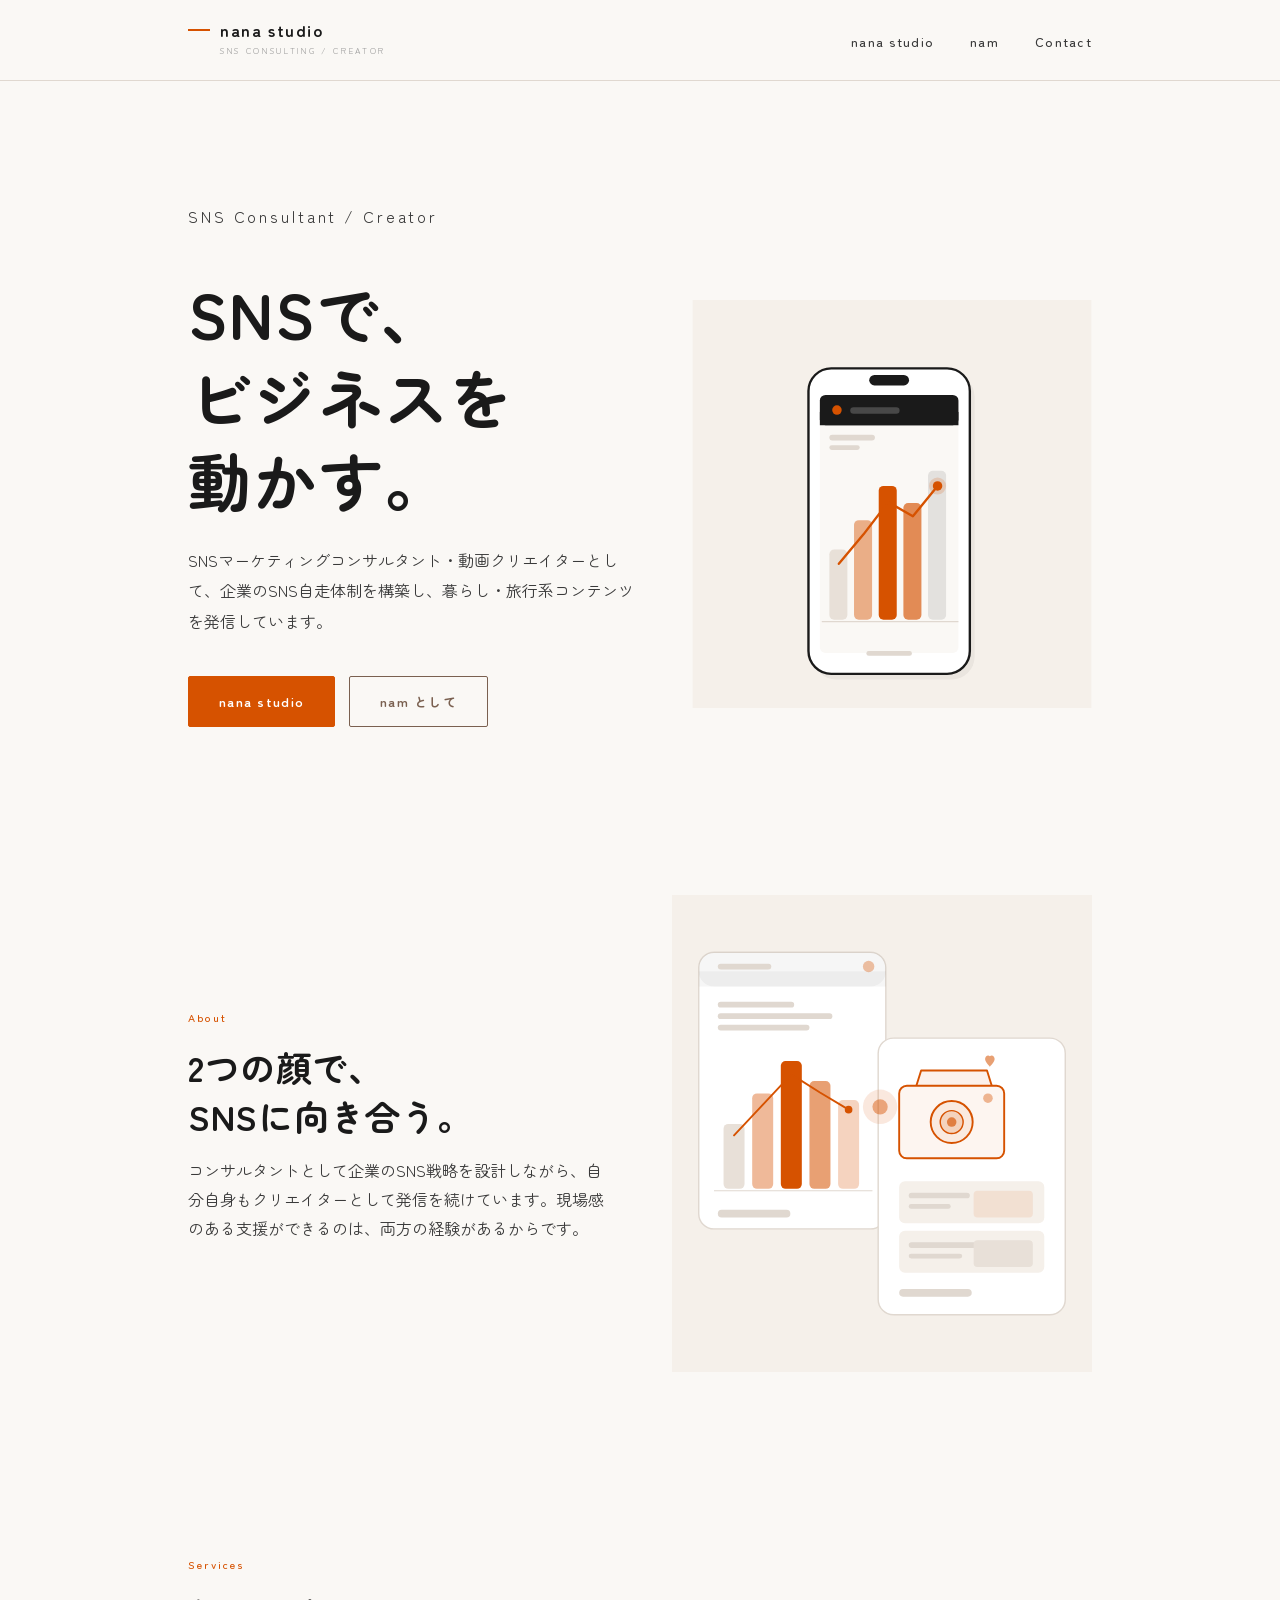
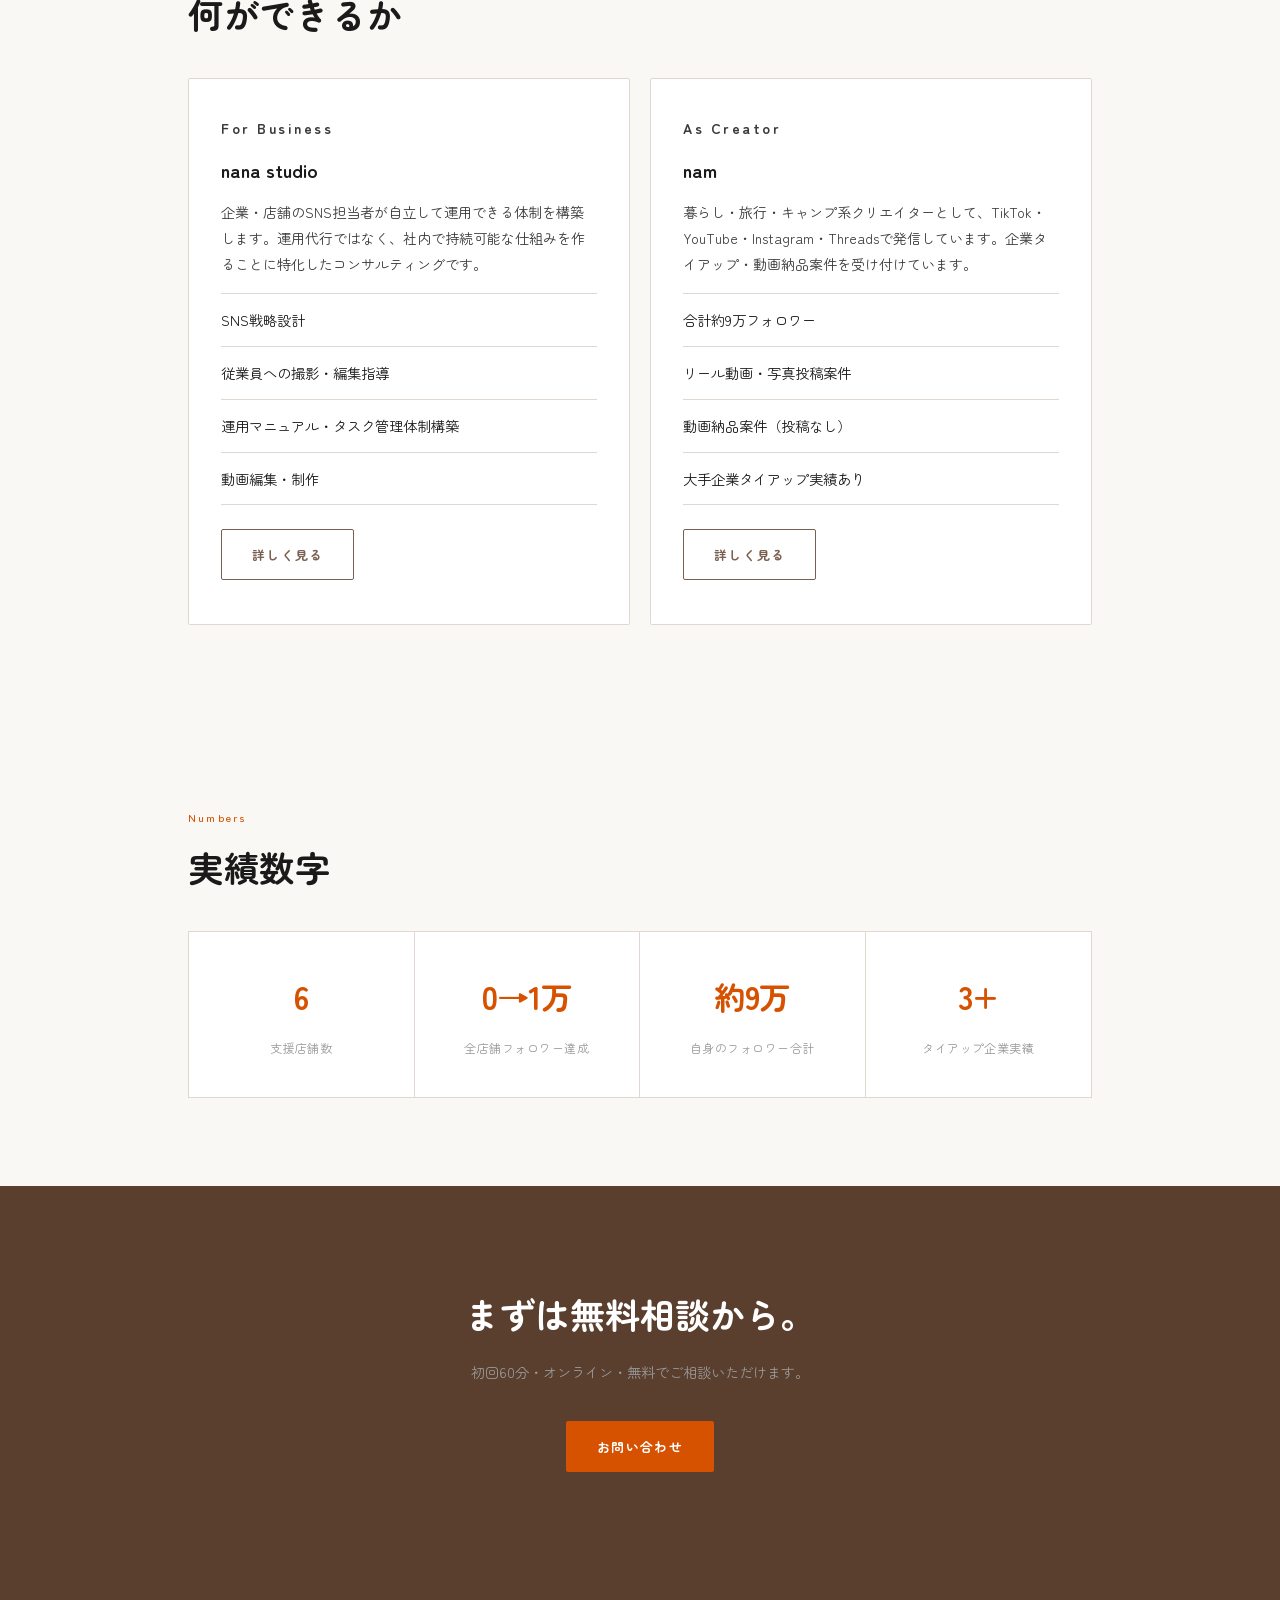
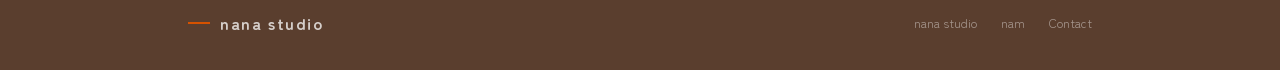
==== index.html @ 7cecb886 "サイト全体・イラスト配置調整" ====
<!DOCTYPE html>
<html lang="ja">
<head>
  <meta charset="UTF-8">
  <meta name="viewport" content="width=device-width, initial-scale=1.0">
  <title>Nanami — nana studio / nam</title>
  <link rel="preconnect" href="https://fonts.googleapis.com">
  <link href="https://fonts.googleapis.com/css2?family=Zen+Maru+Gothic:wght@300;400;500;700;900&display=swap" rel="stylesheet">
  <link rel="stylesheet" href="css/style.css">
</head>
<body>

  <!-- NAV -->
  <nav>
    <div class="container">
      <a href="index.html" class="logo-d">
        <div class="d-row"><span class="d-line"></span><span class="d-nana">nana studio</span></div>
        <div class="d-sub">SNS CONSULTING / CREATOR</div>
      </a>
      <ul class="nav-links">
        <li><a href="studio.html">nana studio</a></li>
        <li><a href="nam.html">nam</a></li>
        <li><a href="contact.html">Contact</a></li>
      </ul>
    </div>
  </nav>

  <!-- HERO -->
  <section class="hero" style="padding-bottom: 0;">
    <div class="container">
      <div class="hero-grid" style="display: grid; grid-template-columns: 1fr 400px; gap: 48px; align-items: center;">
        <div style="padding-bottom: 80px;">
          <p class="hero-label">SNS Consultant / Creator</p>
          <h1>SNSで、<br>ビジネスを<br>動かす。</h1>
          <p>SNSマーケティングコンサルタント・動画クリエイターとして、企業のSNS自走体制を構築し、暮らし・旅行系コンテンツを発信しています。</p>
          <div class="btn-group">
            <a href="studio.html" class="btn btn-fill">nana studio</a>
            <a href="nam.html" class="btn">nam として</a>
          </div>
        </div>
        <div style="overflow: hidden; min-width: 0; height: 480px;">
          <img src="image/illust/illust-sns.svg" alt="SNS Strategy Illustration" style="width: 100%; height: 100%; object-fit: contain; display: block;">
        </div>
      </div>
    </div>
  </section>

  <!-- ABOUT -->
  <section>
    <div class="container">
      <div class="hero-grid" style="display: grid; grid-template-columns: 1fr 1fr; gap: 64px; align-items: center;">
        <div>
          <p class="section-label">About</p>
          <h2 class="section-title">2つの顔で、<br>SNSに向き合う。</h2>
          <p style="color: var(--dark); margin-bottom: 24px;">コンサルタントとして企業のSNS戦略を設計しながら、自分自身もクリエイターとして発信を続けています。現場感のある支援ができるのは、両方の経験があるからです。</p>
        </div>
        <div style="overflow: hidden;">
          <img src="image/illust/illust-about.svg" alt="About Illustration" style="width: 100%; display: block;">
        </div>
      </div>
    </div>
  </section>

  <!-- TWO SERVICES -->
  <section>
    <div class="container">
      <p class="section-label">Services</p>
      <h2 class="section-title">何ができるか</h2>
      <div class="cards cards-2" style="margin-top: 40px;">

        <div class="card">
          <p class="card-label">For Business</p>
          <h3>nana studio</h3>
          <p>企業・店舗のSNS担当者が自立して運用できる体制を構築します。運用代行ではなく、社内で持続可能な仕組みを作ることに特化したコンサルティングです。</p>
          <ul class="list-plain" style="margin-bottom: 24px;">
            <li>SNS戦略設計</li>
            <li>従業員への撮影・編集指導</li>
            <li>運用マニュアル・タスク管理体制構築</li>
            <li>動画編集・制作</li>
          </ul>
          <a href="studio.html" class="btn">詳しく見る</a>
        </div>

        <div class="card">
          <p class="card-label">As Creator</p>
          <h3>nam</h3>
          <p>暮らし・旅行・キャンプ系クリエイターとして、TikTok・YouTube・Instagram・Threadsで発信しています。企業タイアップ・動画納品案件を受け付けています。</p>
          <ul class="list-plain" style="margin-bottom: 24px;">
            <li>合計約9万フォロワー</li>
            <li>リール動画・写真投稿案件</li>
            <li>動画納品案件（投稿なし）</li>
            <li>大手企業タイアップ実績あり</li>
          </ul>
          <a href="nam.html" class="btn">詳しく見る</a>
        </div>

      </div>
    </div>
  </section>

  <!-- NUMBERS -->
  <section>
    <div class="container">
      <p class="section-label">Numbers</p>
      <h2 class="section-title" style="margin-bottom: 40px;">実績数字</h2>
      <div class="stats">
        <div class="stat-item">
          <span class="stat-number">6</span>
          <span class="stat-label">支援店舗数</span>
        </div>
        <div class="stat-item">
          <span class="stat-number">0→1万</span>
          <span class="stat-label">全店舗フォロワー達成</span>
        </div>
        <div class="stat-item">
          <span class="stat-number">約9万</span>
          <span class="stat-label">自身のフォロワー合計</span>
        </div>
        <div class="stat-item">
          <span class="stat-number">3+</span>
          <span class="stat-label">タイアップ企業実績</span>
        </div>
      </div>
    </div>
  </section>

  <!-- CTA -->
  <section class="cta-band">
    <div class="container">
      <h2>まずは無料相談から。</h2>
      <p>初回60分・オンライン・無料でご相談いただけます。</p>
      <a href="contact.html" class="btn">お問い合わせ</a>
    </div>
  </section>

  <!-- FOOTER -->
  <footer>
    <div class="container">
      <a href="index.html" class="logo-d">
        <div class="d-row"><span class="d-line"></span><span class="d-nana">nana studio</span></div>
      </a>
      <ul class="footer-links">
        <li><a href="studio.html">nana studio</a></li>
        <li><a href="nam.html">nam</a></li>
        <li><a href="contact.html">Contact</a></li>
      </ul>
    </div>
  </footer>

  <script src="js/main.js"></script>
</body>
</html>
---- css/style.css ----
/* ===========================
   IMPORT FONTS
   =========================== */

@import url('https://fonts.googleapis.com/css2?family=Zen+Maru+Gothic:wght@300;400;500;700;900&display=swap');

/* ===========================
   DESIGN TOKENS
   =========================== */

:root {
  --orange:      #d65200;
  --orange-light:#f4e8e0;
  --black:       #1a1a1a;
  --dark:        #3a3a3a;
  --mid:         #999;
  --border-c:    #e0d8d0;
  --bg:          #faf8f5;
  --bg-warm:     #f5f0ea;
  --white:       #ffffff;

  /* ウォームブラウン（フッター・ボタン用） */
  --brown:       #7a6050;
  --brown-dark:  #5a3e2e;

  --font:        'Zen Maru Gothic', 'Hiragino Sans', sans-serif;
  --max-width:   960px;
  --border:      1px solid var(--border-c);
  --radius:      2px;
}

/* ===========================
   RESET & BASE
   =========================== */

*, *::before, *::after {
  box-sizing: border-box;
  margin: 0;
  padding: 0;
}

html {
  font-size: 16px;
  scroll-behavior: smooth;
}

body {
  font-family: var(--font);
  color: var(--black);
  background: var(--bg);
  line-height: 1.8;
  -webkit-font-smoothing: antialiased;
}

a {
  color: inherit;
  text-decoration: none;
}

a:hover { opacity: 0.7; }

img { max-width: 100%; display: block; }

/* ===========================
   LAYOUT
   =========================== */

.container {
  max-width: var(--max-width);
  margin: 0 auto;
  padding: 0 28px;
}

section {
  padding: 88px 0;
}

/* ===========================
   NAV
   =========================== */

nav {
  padding: 22px 0;
  background: var(--bg);
  border-bottom: var(--border);
  position: sticky;
  top: 0;
  z-index: 100;
}

nav .container {
  display: flex;
  justify-content: space-between;
  align-items: center;
}

.nav-logo {
  font-size: 1.05rem;
  font-weight: 700;
  letter-spacing: 0.08em;
  color: var(--black);
}

.nav-logo span {
  color: var(--orange);
}

.nav-links {
  display: flex;
  gap: 36px;
  list-style: none;
}

.nav-links a {
  font-size: 0.8rem;
  font-weight: 500;
  letter-spacing: 0.1em;
  color: var(--dark);
}

/* ===========================
   HERO
   =========================== */

.hero {
  padding: 120px 0 100px;
  background: var(--bg);
}

.hero-label {
  display: inline-block;
  font-size: 0.72rem;
  font-weight: 500;
  letter-spacing: 0.18em;
  color: var(--orange);
  margin-bottom: 20px;
}

.hero h1 {
  font-size: clamp(2.4rem, 5.5vw, 4rem);
  font-weight: 700;
  line-height: 1.3;
  letter-spacing: 0.02em;
  margin-bottom: 24px;
  color: var(--black);
  word-break: keep-all;
  overflow-wrap: normal;
}

.hero h1 em {
  font-style: normal;
  color: var(--orange);
}

.hero p {
  font-size: 1rem;
  color: var(--dark);
  max-width: 480px;
  margin-bottom: 40px;
  font-weight: 400;
  line-height: 1.9;
}

/* ===========================
   SECTION HEADER
   =========================== */

.section-label {
  display: inline-block;
  font-size: 0.68rem;
  font-weight: 500;
  letter-spacing: 0.2em;
  color: var(--orange);
  margin-bottom: 14px;
}

.section-title {
  font-size: clamp(1.5rem, 2.8vw, 2.2rem);
  font-weight: 700;
  letter-spacing: 0.02em;
  margin-bottom: 16px;
  line-height: 1.4;
  color: var(--black);
}

.section-desc {
  color: var(--dark);
  max-width: 520px;
  margin-bottom: 52px;
  font-size: 0.95rem;
  line-height: 1.9;
}

/* ===========================
   DIVIDER
   =========================== */

hr {
  border: none;
  border-top: var(--border);
  margin: 0;
}

/* ===========================
   BUTTONS
   =========================== */

.btn {
  display: inline-block;
  padding: 13px 30px;
  font-family: var(--font);
  font-size: 0.8rem;
  font-weight: 700;
  letter-spacing: 0.1em;
  cursor: pointer;
  transition: all 0.22s ease;
  border-radius: var(--radius);
  border: 1.5px solid var(--brown);
  background: transparent;
  color: var(--brown);
}

.btn:hover {
  background: var(--brown);
  color: var(--white);
  opacity: 1;
}

.btn-fill {
  background: var(--orange);
  border-color: var(--orange);
  color: var(--white);
}

.btn-fill:hover {
  background: #b84700;
  border-color: #b84700;
  color: var(--white);
}

.btn-group {
  display: flex;
  gap: 14px;
  flex-wrap: wrap;
}

/* ===========================
   PLACEHOLDER IMAGE
   =========================== */

.placeholder {
  background: var(--bg-warm);
  border: var(--border);
  display: flex;
  align-items: center;
  justify-content: center;
  color: var(--mid);
  font-size: 0.75rem;
  letter-spacing: 0.08em;
  font-weight: 500;
}

/* ===========================
   CARDS
   =========================== */

.cards {
  display: grid;
  gap: 20px;
}

.cards-2 { grid-template-columns: repeat(2, 1fr); }
.cards-3 { grid-template-columns: repeat(3, 1fr); }

.card {
  background: var(--white);
  border: var(--border);
  padding: 36px 32px;
  border-radius: var(--radius);
}

.card-label {
  font-size: 0.68rem;
  font-weight: 700;
  letter-spacing: 0.18em;
  color: var(--orange);
  margin-bottom: 10px;
}

.card h3 {
  font-size: 1.15rem;
  font-weight: 700;
  margin-bottom: 14px;
  line-height: 1.5;
}

.card p {
  font-size: 0.88rem;
  color: var(--dark);
  margin-bottom: 16px;
  line-height: 1.85;
}

.card .price {
  font-size: 0.92rem;
  font-weight: 700;
  border-top: var(--border);
  padding-top: 18px;
  margin-top: 18px;
  color: var(--orange);
}

/* ===========================
   LIST
   =========================== */

.list-plain {
  list-style: none;
}

.list-plain li {
  padding: 13px 0;
  border-bottom: var(--border);
  font-size: 0.9rem;
  font-weight: 400;
}

.list-plain li:first-child {
  border-top: var(--border);
}

.list-check li::before {
  content: "✓  ";
  color: var(--orange);
  font-weight: 700;
}

/* ===========================
   STATS / NUMBERS
   =========================== */

.stats {
  display: grid;
  grid-template-columns: repeat(4, 1fr);
  background: var(--white);
  border: var(--border);
}

.stat-item {
  padding: 36px 20px;
  border-right: var(--border);
  text-align: center;
}

.stat-item:last-child {
  border-right: none;
}

.stat-number {
  font-size: 2rem;
  font-weight: 700;
  color: var(--orange);
  display: block;
  margin-bottom: 6px;
  letter-spacing: -0.02em;
}

.stat-label {
  font-size: 0.75rem;
  color: var(--mid);
  font-weight: 400;
  letter-spacing: 0.04em;
}

/* ===========================
   FAQ
   =========================== */

.faq-item {
  border-bottom: var(--border);
  padding: 26px 0;
}

.faq-item:first-child {
  border-top: var(--border);
}

.faq-q {
  font-weight: 700;
  margin-bottom: 10px;
  font-size: 0.95rem;
  line-height: 1.6;
}

.faq-q::before {
  content: "Q. ";
  color: var(--orange);
}

.faq-a {
  font-size: 0.88rem;
  color: var(--dark);
  line-height: 1.85;
  padding-left: 1.2em;
}

/* ===========================
   TABLE
   =========================== */

table {
  width: 100%;
  border-collapse: collapse;
  font-size: 0.88rem;
  background: var(--white);
}

th {
  text-align: left;
  padding: 14px 18px;
  border-bottom: 2px solid var(--border-c);
  font-size: 0.72rem;
  letter-spacing: 0.12em;
  font-weight: 700;
  color: var(--mid);
}

td {
  padding: 16px 18px;
  border-bottom: var(--border);
  vertical-align: top;
  line-height: 1.7;
}

/* ===========================
   FORM
   =========================== */

.form-group { margin-bottom: 24px; }

label {
  display: block;
  font-size: 0.75rem;
  font-weight: 700;
  letter-spacing: 0.1em;
  margin-bottom: 8px;
  color: var(--dark);
}

input, textarea, select {
  width: 100%;
  padding: 12px 16px;
  border: var(--border);
  border-radius: var(--radius);
  font-family: var(--font);
  font-size: 0.92rem;
  background: var(--white);
  color: var(--black);
  outline: none;
  transition: border-color 0.2s;
}

input:focus, textarea:focus, select:focus {
  border-color: var(--orange);
}

textarea {
  height: 160px;
  resize: vertical;
}

/* ===========================
   ORANGE ACCENT BAND (light)
   =========================== */

.accent-band {
  background: var(--orange-light);
  padding: 72px 0;
}

/* ===========================
   CTA BAND
   =========================== */

.cta-band {
  background: var(--brown-dark);
  color: var(--white);
  padding: 96px 0;
  text-align: center;
}

.cta-band h2 {
  font-size: clamp(1.5rem, 2.8vw, 2.2rem);
  font-weight: 700;
  margin-bottom: 14px;
}

.cta-band p {
  color: var(--mid);
  margin-bottom: 36px;
  font-size: 0.9rem;
}

.cta-band .btn {
  border-color: var(--orange);
  color: var(--white);
  background: var(--orange);
}

.cta-band .btn:hover {
  background: #b84700;
  border-color: #b84700;
}

/* ===========================
   LOGO D
   =========================== */

.logo-d {
  font-family: var(--font);
  text-decoration: none;
  display: inline-block;
}

.logo-d .d-row {
  display: flex;
  align-items: center;
  gap: 10px;
}

.logo-d .d-line {
  width: 22px;
  height: 2px;
  background: var(--orange);
  flex-shrink: 0;
}

.logo-d .d-nana {
  font-size: 1rem;
  font-weight: 700;
  letter-spacing: 0.1em;
  color: var(--black);
  line-height: 1;
}

.logo-d .d-sub {
  font-size: 0.52rem;
  letter-spacing: 0.32em;
  color: var(--mid);
  font-weight: 400;
  margin-top: 5px;
  padding-left: 32px;
}

/* dark bg variant */
.logo-d.dark .d-nana { color: var(--white); }
.logo-d.dark .d-sub  { color: rgba(255,255,255,0.35); }

/* ===========================
   FOOTER
   =========================== */

footer {
  border-top: none;
  padding: 36px 0;
  background: var(--brown-dark);
}

footer .container {
  color: rgba(255,255,255,0.45);
}

.footer-links a {
  color: rgba(255,255,255,0.45) !important;
}

.footer-links a:hover {
  color: rgba(255,255,255,0.8) !important;
  opacity: 1;
}

footer .logo-d .d-line  { background: var(--orange); }
footer .logo-d .d-nana  { color: rgba(255,255,255,0.75); }
footer .logo-d .d-sub   { color: rgba(255,255,255,0.3); }

footer .container {
  display: flex;
  justify-content: space-between;
  align-items: center;
  font-size: 0.78rem;
  color: var(--mid);
}

.footer-links {
  display: flex;
  gap: 24px;
  list-style: none;
}

.footer-links a {
  color: var(--mid);
  font-size: 0.78rem;
  font-weight: 400;
}

/* ===========================
   UTILITY
   =========================== */

.mt-8  { margin-top: 8px; }
.mt-16 { margin-top: 16px; }
.mt-24 { margin-top: 24px; }
.mt-40 { margin-top: 40px; }
.mb-8  { margin-bottom: 8px; }
.mb-16 { margin-bottom: 16px; }
.mb-24 { margin-bottom: 24px; }
.mb-40 { margin-bottom: 40px; }

.text-mid  { color: var(--mid); }
.text-sm   { font-size: 0.85rem; }
.text-orange { color: var(--orange); }
.bg-white  { background: var(--white); }

/* ===========================
   ANIMATIONS
   =========================== */

/* ---- Button: 押し込み ---- */
.btn {
  position: relative;
  overflow: hidden;
}

.btn:active {
  transform: scale(0.96) translateY(1px);
}

/* リップル */
.btn .ripple {
  position: absolute;
  border-radius: 50%;
  background: rgba(255,255,255,0.35);
  transform: scale(0);
  animation: ripple-anim 0.45s linear;
  pointer-events: none;
}

@keyframes ripple-anim {
  to {
    transform: scale(4);
    opacity: 0;
  }
}

/* ---- Card: ホバーで浮き上がり ---- */
.card {
  transition: transform 0.22s ease, box-shadow 0.22s ease;
  will-change: transform;
}

.card:hover {
  transform: translateY(-4px);
  box-shadow: 0 8px 24px rgba(0,0,0,0.07);
}

/* ---- リスト行: ホバーでオレンジ ---- */
.list-plain li {
  transition: color 0.18s ease, padding-left 0.18s ease;
  cursor: default;
}

.list-plain li:hover {
  color: var(--orange);
  padding-left: 6px;
}

/* ---- Stat: ホバーで数字強調 ---- */
.stat-item {
  transition: background 0.2s ease;
}

.stat-item:hover {
  background: var(--bg-warm);
}

.stat-item:hover .stat-number {
  transform: scale(1.05);
}

.stat-number {
  transition: transform 0.2s ease;
  display: block;
}

/* ---- FAQ: ホバー ---- */
.faq-item {
  transition: padding-left 0.2s ease;
  cursor: default;
}

.faq-item:hover {
  padding-left: 8px;
}

/* ---- Nav link: 下線アニメ ---- */
.nav-links a {
  position: relative;
}

.nav-links a::after {
  content: '';
  position: absolute;
  bottom: -2px;
  left: 0;
  width: 0;
  height: 1px;
  background: var(--orange);
  transition: width 0.22s ease;
}

.nav-links a:hover::after {
  width: 100%;
}

.nav-links a:hover {
  opacity: 1;
  color: var(--orange);
}

/* ---- Scroll fade-in ---- */
.fade-in {
  opacity: 0;
  transform: translateY(20px);
  transition: opacity 0.55s ease, transform 0.55s ease;
}

.fade-in.visible {
  opacity: 1;
  transform: translateY(0);
}

/* ===========================
   RESPONSIVE
   =========================== */

/* hero-grid のカラムがはみ出さないよう制御 */
.hero-grid > div {
  min-width: 0;
}

/* タブレット（〜900px）: hero グリッドをシングルカラムに */
@media (max-width: 900px) {
  .hero-grid {
    grid-template-columns: 1fr !important;
  }
  .hero-grid > div:last-child {
    display: none; /* 画像/イラストは非表示 */
  }
  .hero-grid > div:first-child {
    padding-bottom: 0 !important;
  }
}

@media (max-width: 768px) {
  section         { padding: 60px 0; }
  .hero           { padding: 72px 0 60px; }

  .cards-2,
  .cards-3        { grid-template-columns: 1fr; }

  .stats          { grid-template-columns: repeat(2, 1fr); }
  .stat-item:nth-child(2) { border-right: none; }
  .stat-item:nth-child(3) { border-right: var(--border); }
  .stat-item:nth-child(2),
  .stat-item:nth-child(3) { border-top: var(--border); }

  .nav-links      { display: none; }

  footer .container { flex-direction: column; gap: 16px; text-align: center; }

  /* Flowの5カラムをモバイルで縦積みに */
  .flow-grid {
    grid-template-columns: 1fr !important;
  }
  .flow-grid > div {
    border-right: none !important;
    border-bottom: var(--border);
  }
}
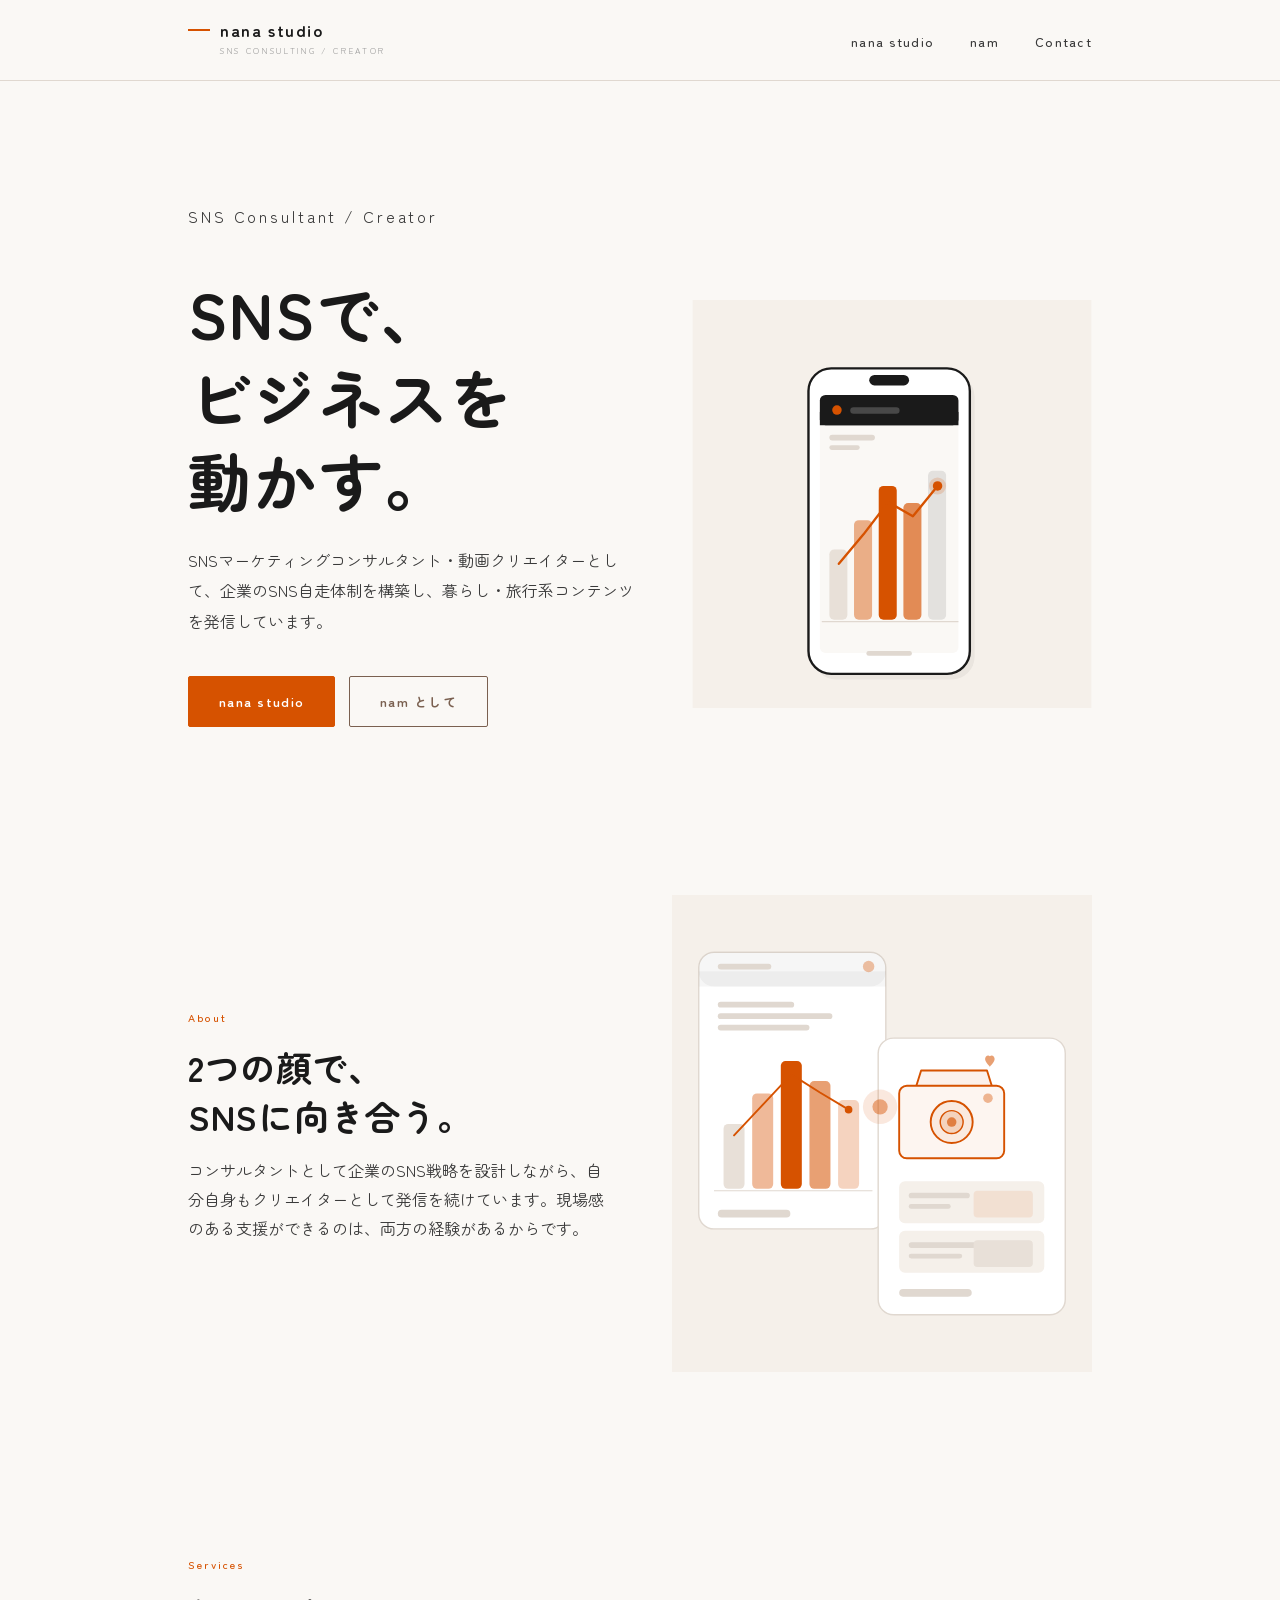
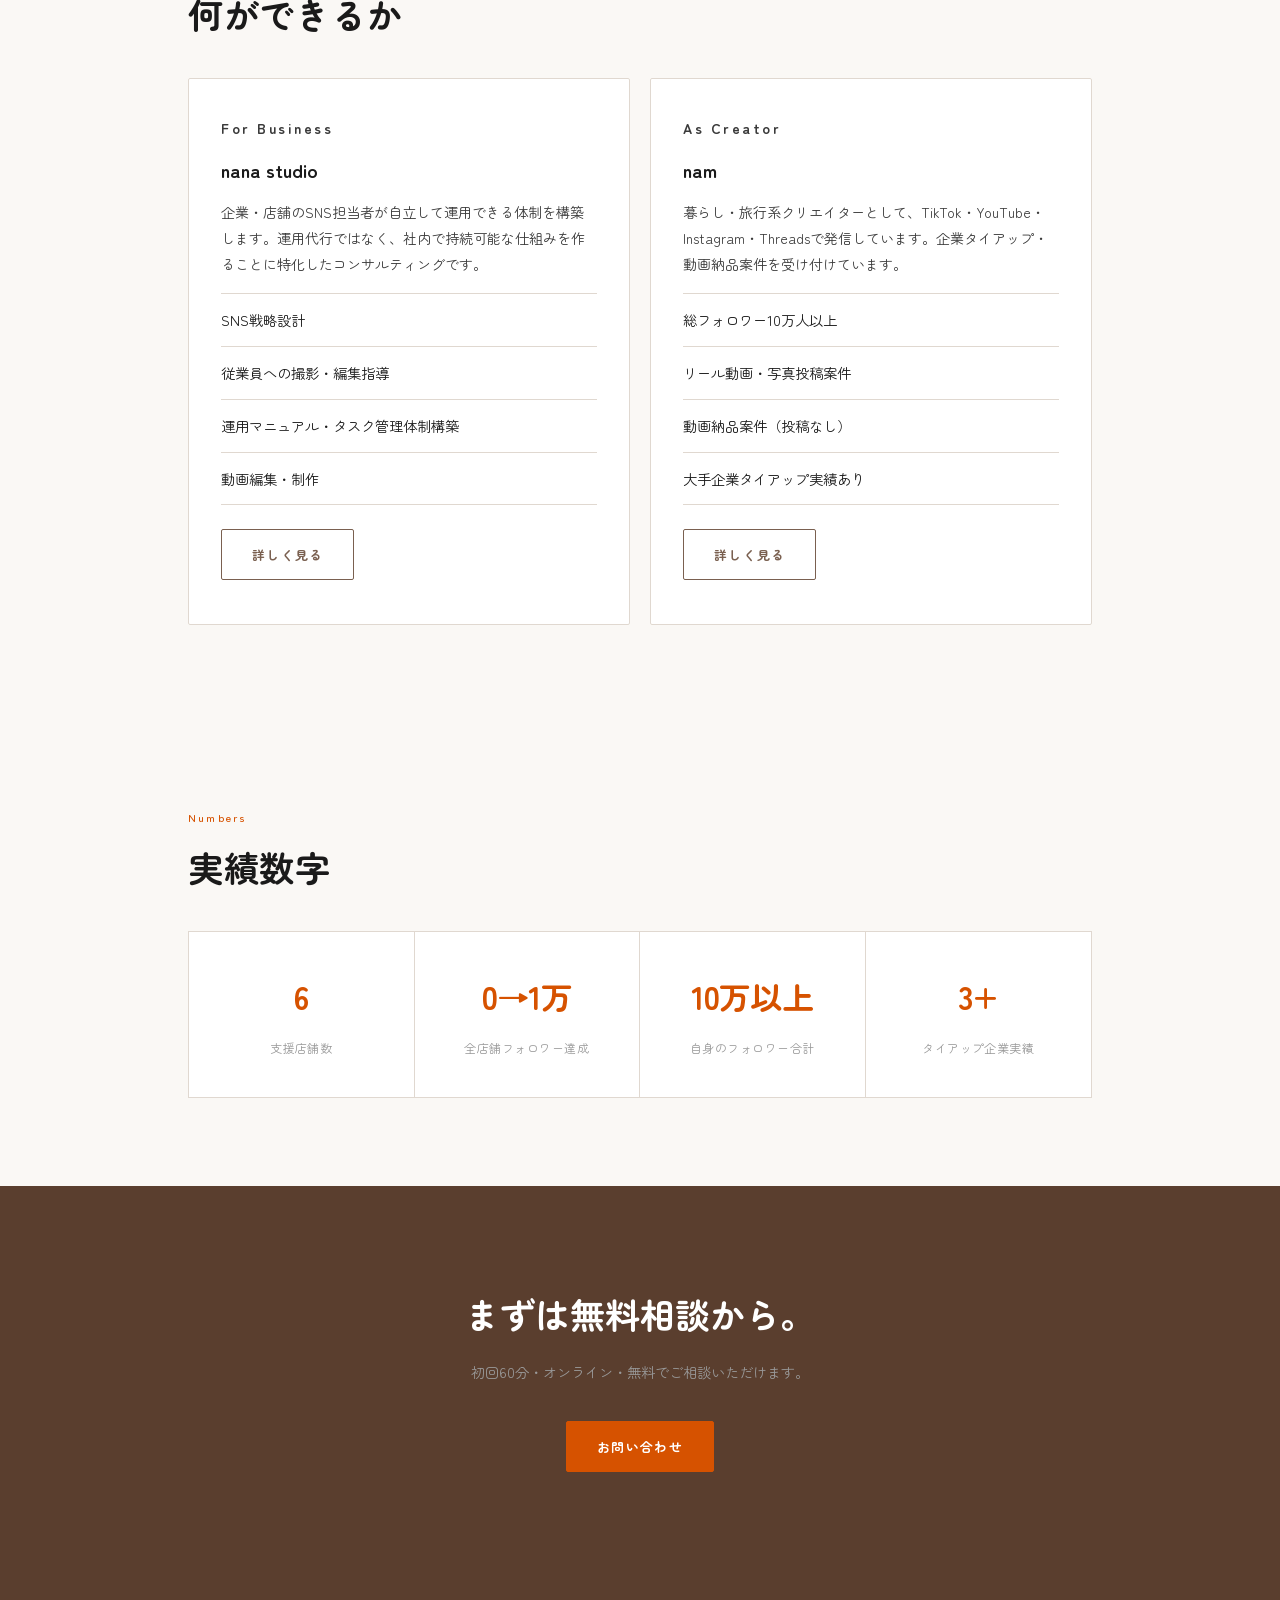
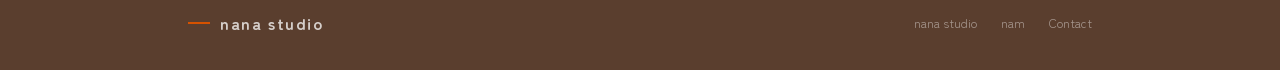
==== commit ede3e0b8: "動画ポートフォリオ追加・各種テキスト修正" ====
--- a/index.html
+++ b/index.html
@@ -84,9 +84,9 @@
         <div class="card">
           <p class="card-label">As Creator</p>
           <h3>nam</h3>
-          <p>暮らし・旅行・キャンプ系クリエイターとして、TikTok・YouTube・Instagram・Threadsで発信しています。企業タイアップ・動画納品案件を受け付けています。</p>
+          <p>暮らし・旅行系クリエイターとして、TikTok・YouTube・Instagram・Threadsで発信しています。企業タイアップ・動画納品案件を受け付けています。</p>
           <ul class="list-plain" style="margin-bottom: 24px;">
-            <li>合計約9万フォロワー</li>
+            <li>総フォロワー10万人以上</li>
             <li>リール動画・写真投稿案件</li>
             <li>動画納品案件（投稿なし）</li>
             <li>大手企業タイアップ実績あり</li>
@@ -113,7 +113,7 @@
           <span class="stat-label">全店舗フォロワー達成</span>
         </div>
         <div class="stat-item">
-          <span class="stat-number">約9万</span>
+          <span class="stat-number">10万以上</span>
           <span class="stat-label">自身のフォロワー合計</span>
         </div>
         <div class="stat-item">
--- a/css/style.css
+++ b/css/style.css
@@ -727,6 +727,92 @@
   color: var(--orange);
 }
 
+/* ---- Video Portfolio ---- */
+.video-scroll {
+  display: flex;
+  gap: 12px;
+  overflow-x: auto;
+  scroll-snap-type: x mandatory;
+  padding: 24px 40px 32px;
+  -webkit-overflow-scrolling: touch;
+  scrollbar-width: none;
+}
+.video-scroll::-webkit-scrollbar { display: none; }
+
+.video-card {
+  flex-shrink: 0;
+  width: 200px;
+  scroll-snap-align: start;
+  border-radius: var(--radius);
+  overflow: hidden;
+}
+.video-card iframe {
+  display: block;
+  width: 200px;
+  height: 356px;
+  border-radius: var(--radius);
+}
+
+@media (max-width: 768px) {
+  .video-scroll { padding: 20px 20px 28px; }
+  .video-card { width: 160px; }
+  .video-card iframe { width: 160px; height: 284px; }
+}
+
+/* ---- Flow Steps ---- */
+.flow-steps {
+  display: flex;
+  align-items: stretch;
+  gap: 0;
+}
+.flow-step {
+  flex: 1;
+  text-align: center;
+  padding: 28px 16px;
+  border: 1px solid var(--border-c);
+  transition: transform 0.25s ease, border-color 0.25s ease;
+}
+.flow-step:hover {
+  transform: translateY(-6px);
+  border-color: var(--orange);
+}
+.flow-num {
+  display: block;
+  font-size: 0.65rem;
+  font-weight: 700;
+  color: var(--orange);
+  letter-spacing: 0.15em;
+  margin-bottom: 14px;
+}
+.flow-title {
+  font-size: 0.88rem;
+  font-weight: 700;
+  margin-bottom: 6px;
+  color: var(--dark);
+}
+.flow-desc {
+  font-size: 0.75rem;
+  color: var(--mid);
+  line-height: 1.65;
+}
+.flow-arrow {
+  display: flex;
+  align-items: center;
+  justify-content: center;
+  flex-shrink: 0;
+  width: 36px;
+  opacity: 0.5;
+}
+
+/* ---- Flow step animation ---- */
+@keyframes flowStepIn {
+  from { opacity: 0; transform: translateY(18px); }
+  to   { opacity: 1; transform: translateY(0); }
+}
+.flow-step.flow-visible {
+  animation: flowStepIn 0.5s ease both;
+}
+
 /* ---- Scroll fade-in ---- */
 .fade-in {
   opacity: 0;
@@ -778,12 +864,18 @@
 
   footer .container { flex-direction: column; gap: 16px; text-align: center; }
 
-  /* Flowの5カラムをモバイルで縦積みに */
-  .flow-grid {
-    grid-template-columns: 1fr !important;
+  .flow-steps { flex-direction: column; gap: 0; }
+  .flow-step {
+    text-align: left;
+    padding: 20px 0;
+    border-bottom: var(--border);
+    display: grid;
+    grid-template-columns: 28px 1fr;
+    grid-template-rows: auto auto;
+    column-gap: 12px;
   }
-  .flow-grid > div {
-    border-right: none !important;
-    border-bottom: var(--border);
-  }
-}
+  .flow-step .flow-num { grid-column: 1; grid-row: 1; margin-bottom: 0; }
+  .flow-step .flow-title { grid-column: 2; grid-row: 1; }
+  .flow-step .flow-desc { grid-column: 2; grid-row: 2; margin-top: 4px; }
+  .flow-arrow { display: none; }
+}
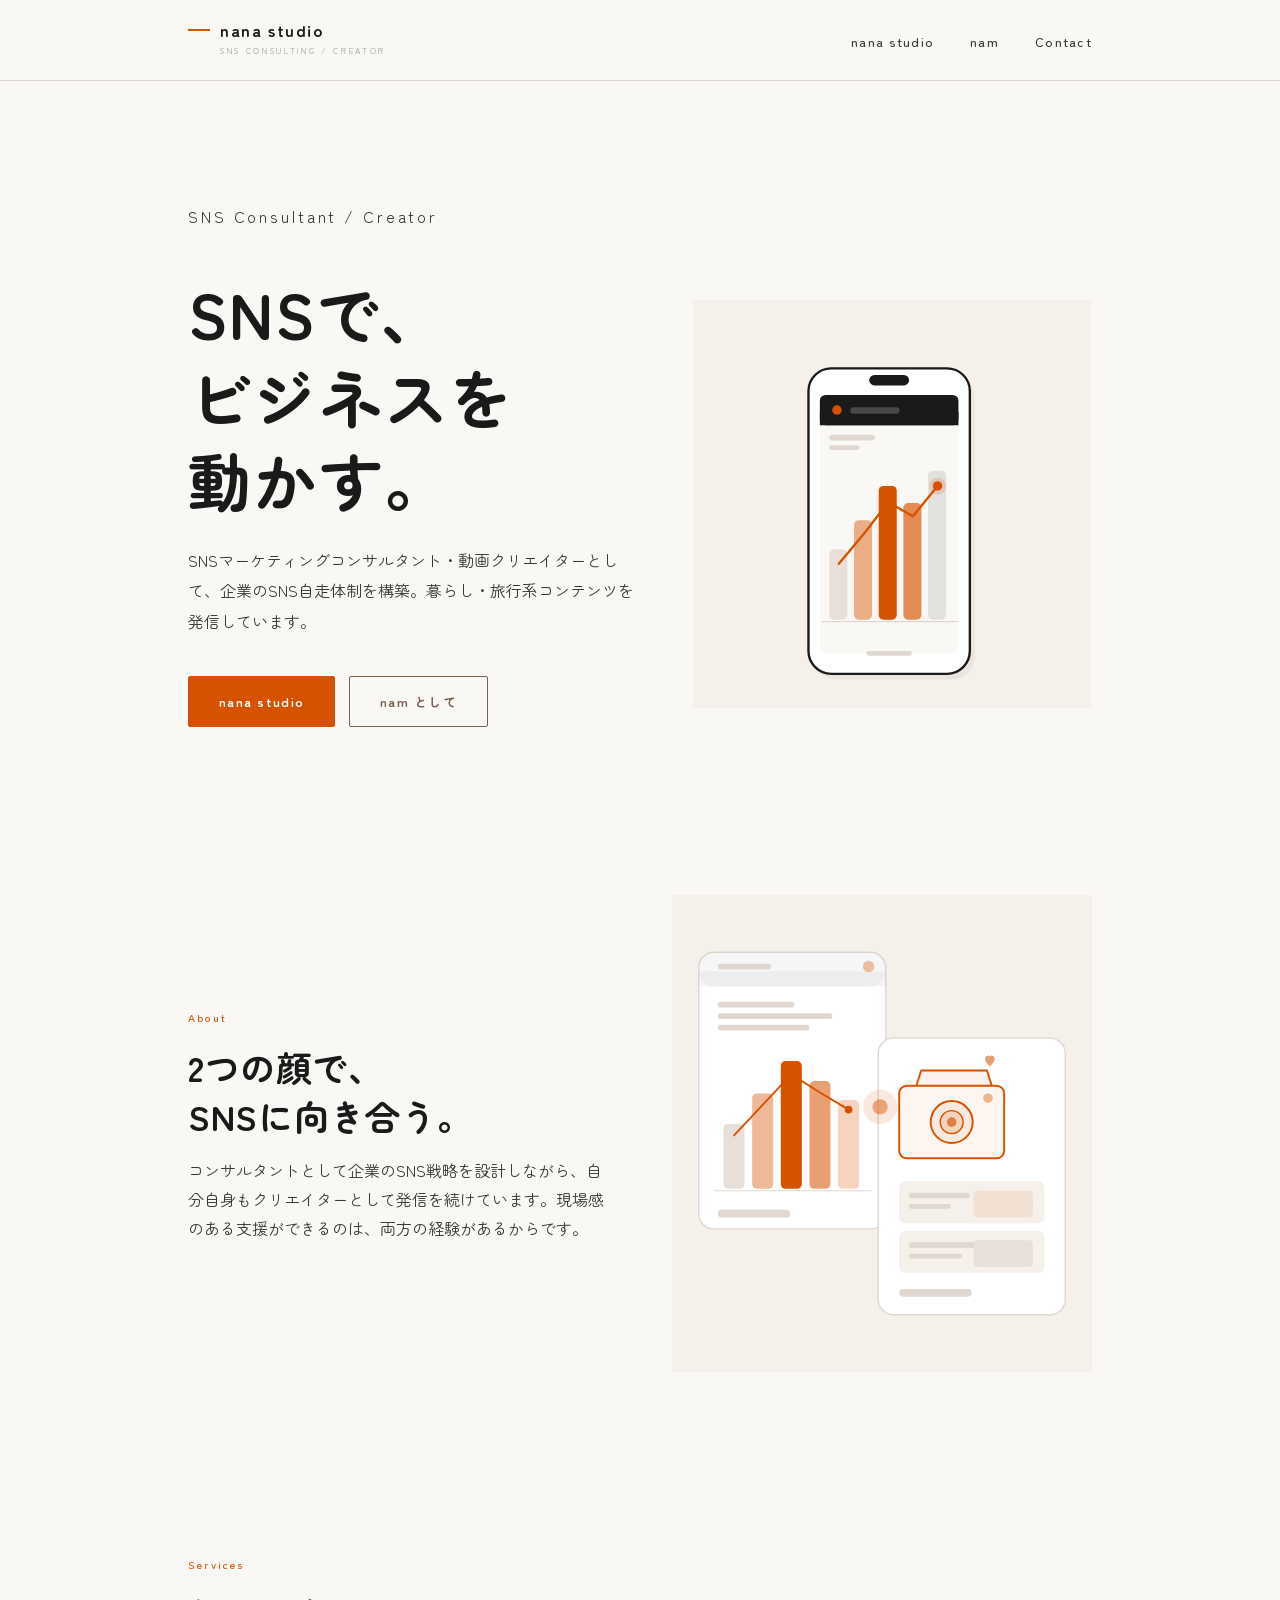
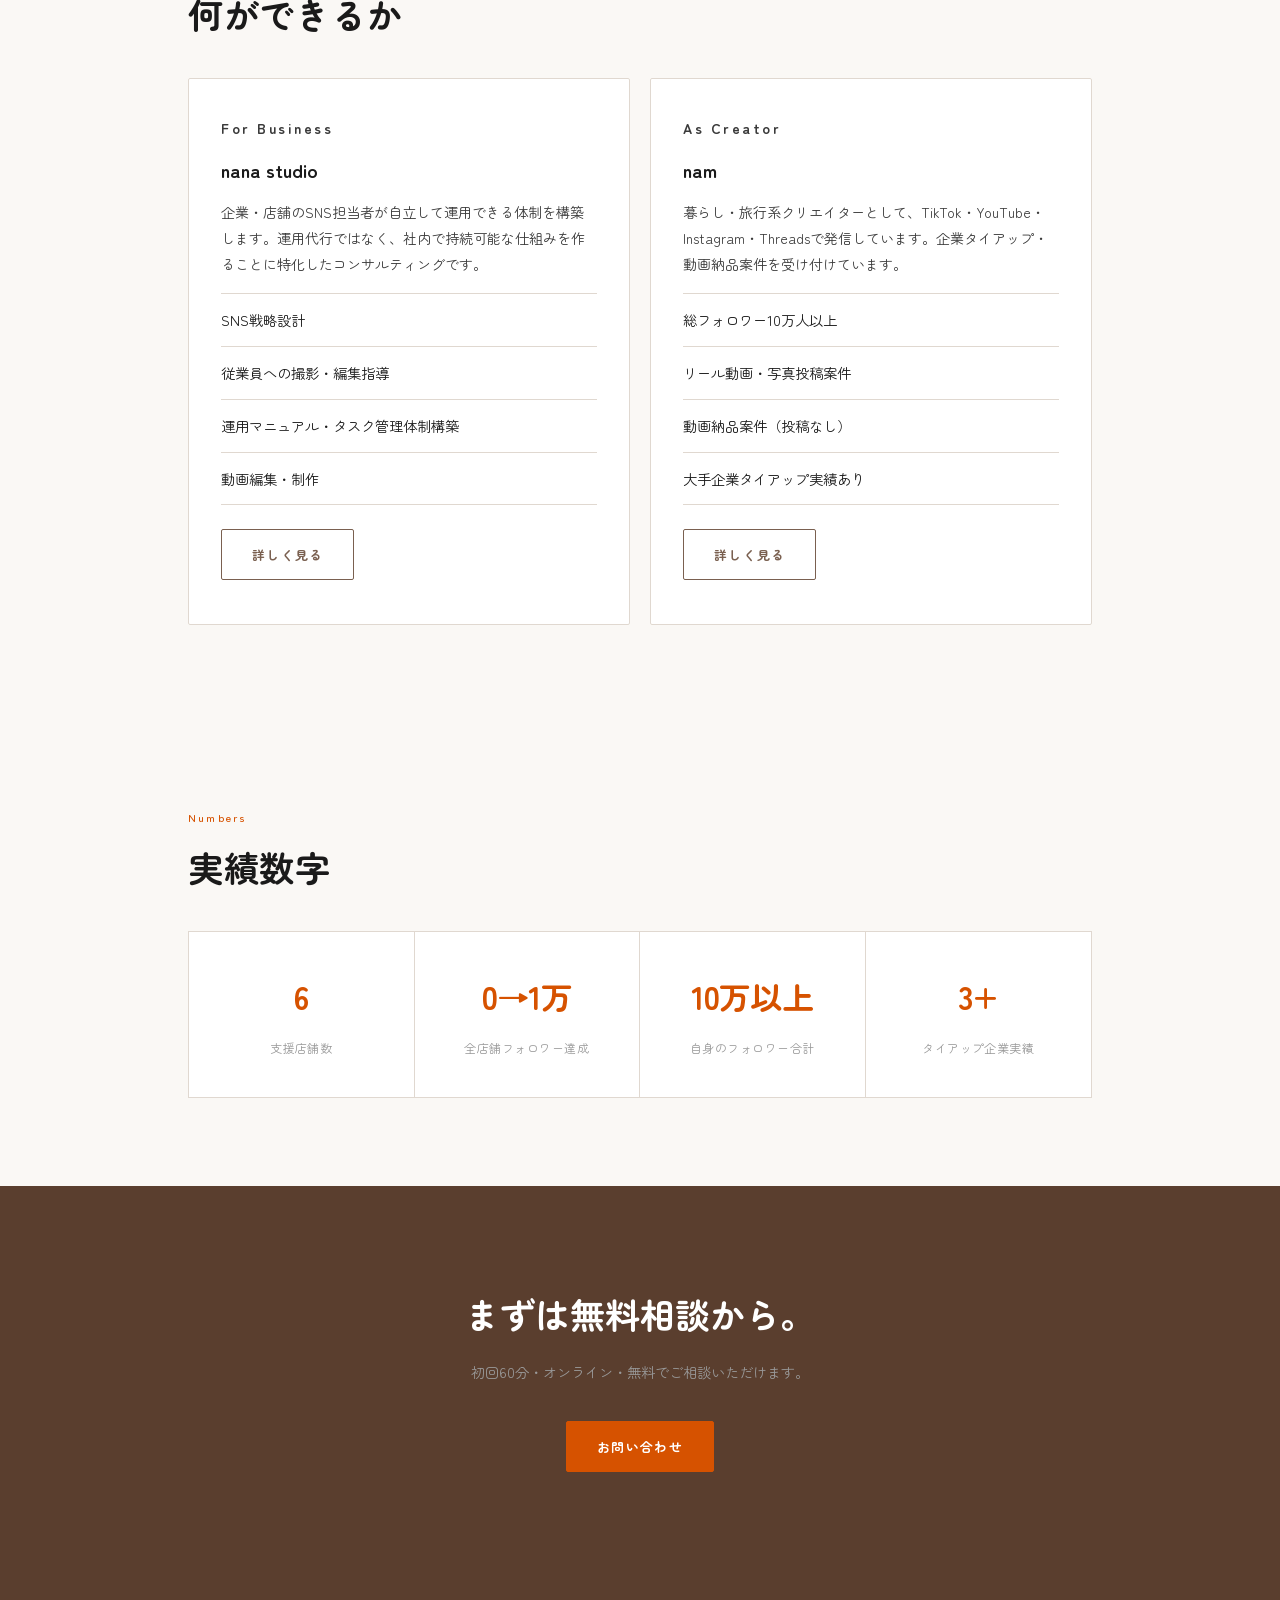
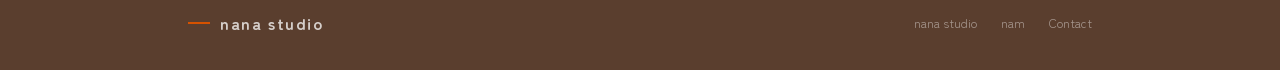
==== commit 83d83feb: "モバイルレスポンシブ全体修正" ====
--- a/index.html
+++ b/index.html
@@ -32,7 +32,7 @@
         <div style="padding-bottom: 80px;">
           <p class="hero-label">SNS Consultant / Creator</p>
           <h1>SNSで、<br>ビジネスを<br>動かす。</h1>
-          <p>SNSマーケティングコンサルタント・動画クリエイターとして、企業のSNS自走体制を構築し、暮らし・旅行系コンテンツを発信しています。</p>
+          <p>SNSマーケティングコンサルタント・動画クリエイターとして、企業のSNS自走体制を構築。暮らし・旅行系コンテンツを発信しています。</p>
           <div class="btn-group">
             <a href="studio.html" class="btn btn-fill">nana studio</a>
             <a href="nam.html" class="btn">nam として</a>
--- a/css/style.css
+++ b/css/style.css
@@ -728,35 +728,72 @@
 }
 
 /* ---- Video Portfolio ---- */
+.video-scroll-wrap {
+  overflow: hidden;
+}
 .video-scroll {
   display: flex;
   gap: 12px;
   overflow-x: auto;
   scroll-snap-type: x mandatory;
-  padding: 24px 40px 32px;
   -webkit-overflow-scrolling: touch;
   scrollbar-width: none;
+  margin-top: 32px;
+  padding: 4px 0 16px 0;
 }
 .video-scroll::-webkit-scrollbar { display: none; }
 
-.video-card {
+.video-thumb {
+  width: 180px;
+  height: 320px;
+  border-radius: 6px;
+  overflow: hidden;
+  position: relative;
+  cursor: pointer;
+  background: var(--bg-warm);
+}
+.video-thumb img {
+  width: 100%;
+  height: 100%;
+  object-fit: cover;
+  display: block;
+  transition: transform 0.3s ease, opacity 0.3s ease;
+}
+.video-thumb:hover img {
+  transform: scale(1.04);
+  opacity: 0.85;
+}
+.play-btn {
+  position: absolute;
+  top: 50%;
+  left: 50%;
+  transform: translate(-50%, -50%);
+  pointer-events: none;
+  transition: transform 0.2s ease;
+}
+.video-thumb:hover .play-btn {
+  transform: translate(-50%, -50%) scale(1.1);
+}
+.video-thumb iframe {
+  display: block;
+  width: 100%;
+  height: 100%;
+  border: none;
+}
+.video-item {
   flex-shrink: 0;
-  width: 200px;
   scroll-snap-align: start;
-  border-radius: var(--radius);
-  overflow: hidden;
-}
-.video-card iframe {
-  display: block;
-  width: 200px;
-  height: 356px;
-  border-radius: var(--radius);
+}
+.video-label {
+  font-size: 0.72rem;
+  color: var(--mid);
+  margin-top: 8px;
+  text-align: center;
 }
 
 @media (max-width: 768px) {
-  .video-scroll { padding: 20px 20px 28px; }
-  .video-card { width: 160px; }
-  .video-card iframe { width: 160px; height: 284px; }
+  .video-scroll { padding: 4px 0 16px 0; }
+  .video-thumb { width: 150px; height: 267px; }
 }
 
 /* ---- Flow Steps ---- */
@@ -848,22 +885,44 @@
 }
 
 @media (max-width: 768px) {
-  section         { padding: 60px 0; }
-  .hero           { padding: 72px 0 60px; }
-
+  section         { padding: 48px 0; }
+  .hero           { padding: 64px 0 48px; }
+
+  /* ---- テキスト ---- */
+  .hero h1        { font-size: clamp(1.85rem, 8vw, 2.4rem); }
+  .hero p         { font-size: 0.88rem; line-height: 1.8; }
+  p               { font-size: 0.9rem; }
+  .section-title  { font-size: 1.6rem; }
+
+  /* ---- グリッド ---- */
   .cards-2,
   .cards-3        { grid-template-columns: 1fr; }
-
+  .grid-2         { grid-template-columns: 1fr !important; gap: 32px !important; }
+
+  /* ---- 統計 ---- */
   .stats          { grid-template-columns: repeat(2, 1fr); }
   .stat-item:nth-child(2) { border-right: none; }
   .stat-item:nth-child(3) { border-right: var(--border); }
   .stat-item:nth-child(2),
   .stat-item:nth-child(3) { border-top: var(--border); }
 
+  /* SNS 5列 → 3列 */
+  .stats-5        { grid-template-columns: repeat(3, 1fr) !important; }
+  .stats-5 .stat-item:nth-child(3) { border-right: none; }
+  .stats-5 .stat-item:nth-child(4),
+  .stats-5 .stat-item:nth-child(5) { border-top: var(--border); }
+  .stats-5 .stat-item:nth-child(5) { border-right: none; }
+
+  /* ---- テーブル ---- */
+  table           { display: block; overflow-x: auto; -webkit-overflow-scrolling: touch; white-space: nowrap; }
+  table td,
+  table th        { white-space: normal; min-width: 120px; }
+
+  /* ---- ナビ・フッター ---- */
   .nav-links      { display: none; }
-
   footer .container { flex-direction: column; gap: 16px; text-align: center; }
 
+  /* ---- フロー ---- */
   .flow-steps { flex-direction: column; gap: 0; }
   .flow-step {
     text-align: left;
@@ -874,8 +933,11 @@
     grid-template-rows: auto auto;
     column-gap: 12px;
   }
-  .flow-step .flow-num { grid-column: 1; grid-row: 1; margin-bottom: 0; }
+  .flow-step .flow-num  { grid-column: 1; grid-row: 1; margin-bottom: 0; }
   .flow-step .flow-title { grid-column: 2; grid-row: 1; }
   .flow-step .flow-desc { grid-column: 2; grid-row: 2; margin-top: 4px; }
   .flow-arrow { display: none; }
-}
+
+  /* ---- ボーダー付きボックス ---- */
+  div[style*="padding: 40px"] { padding: 24px !important; }
+}
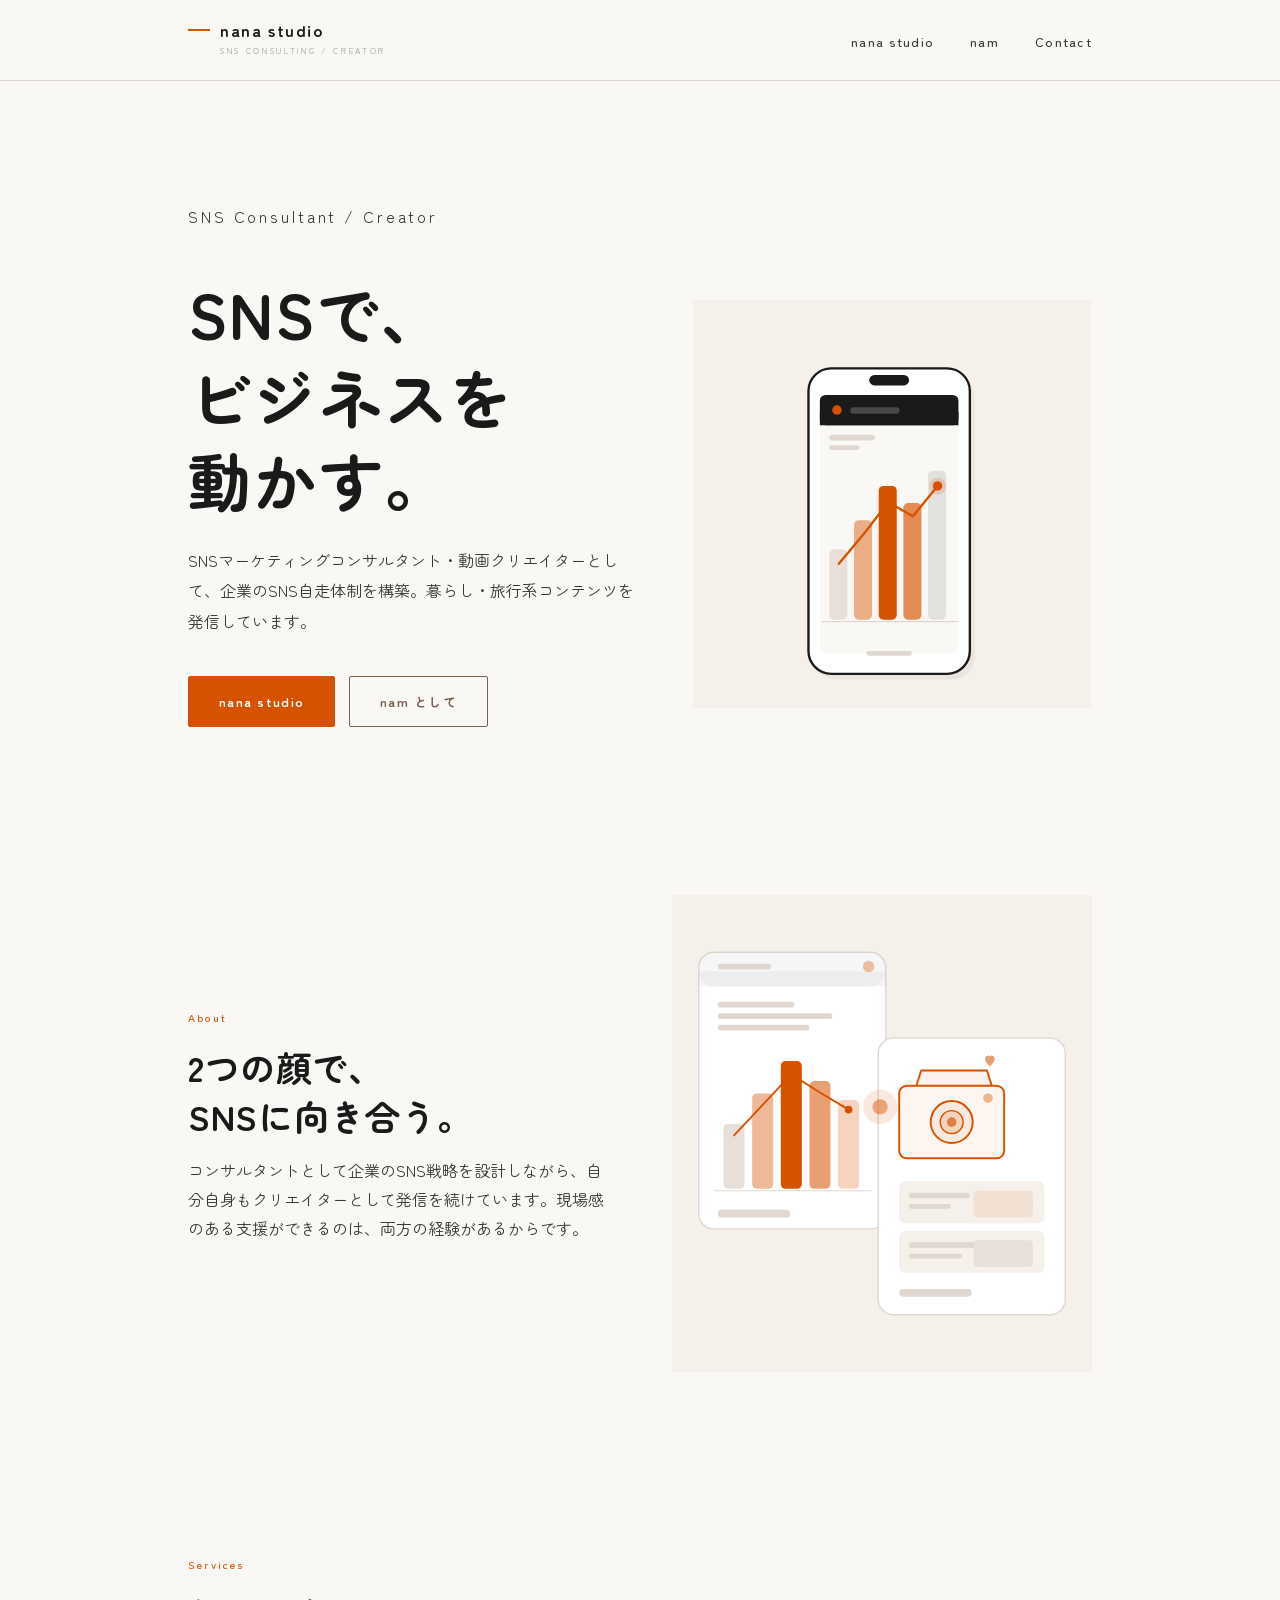
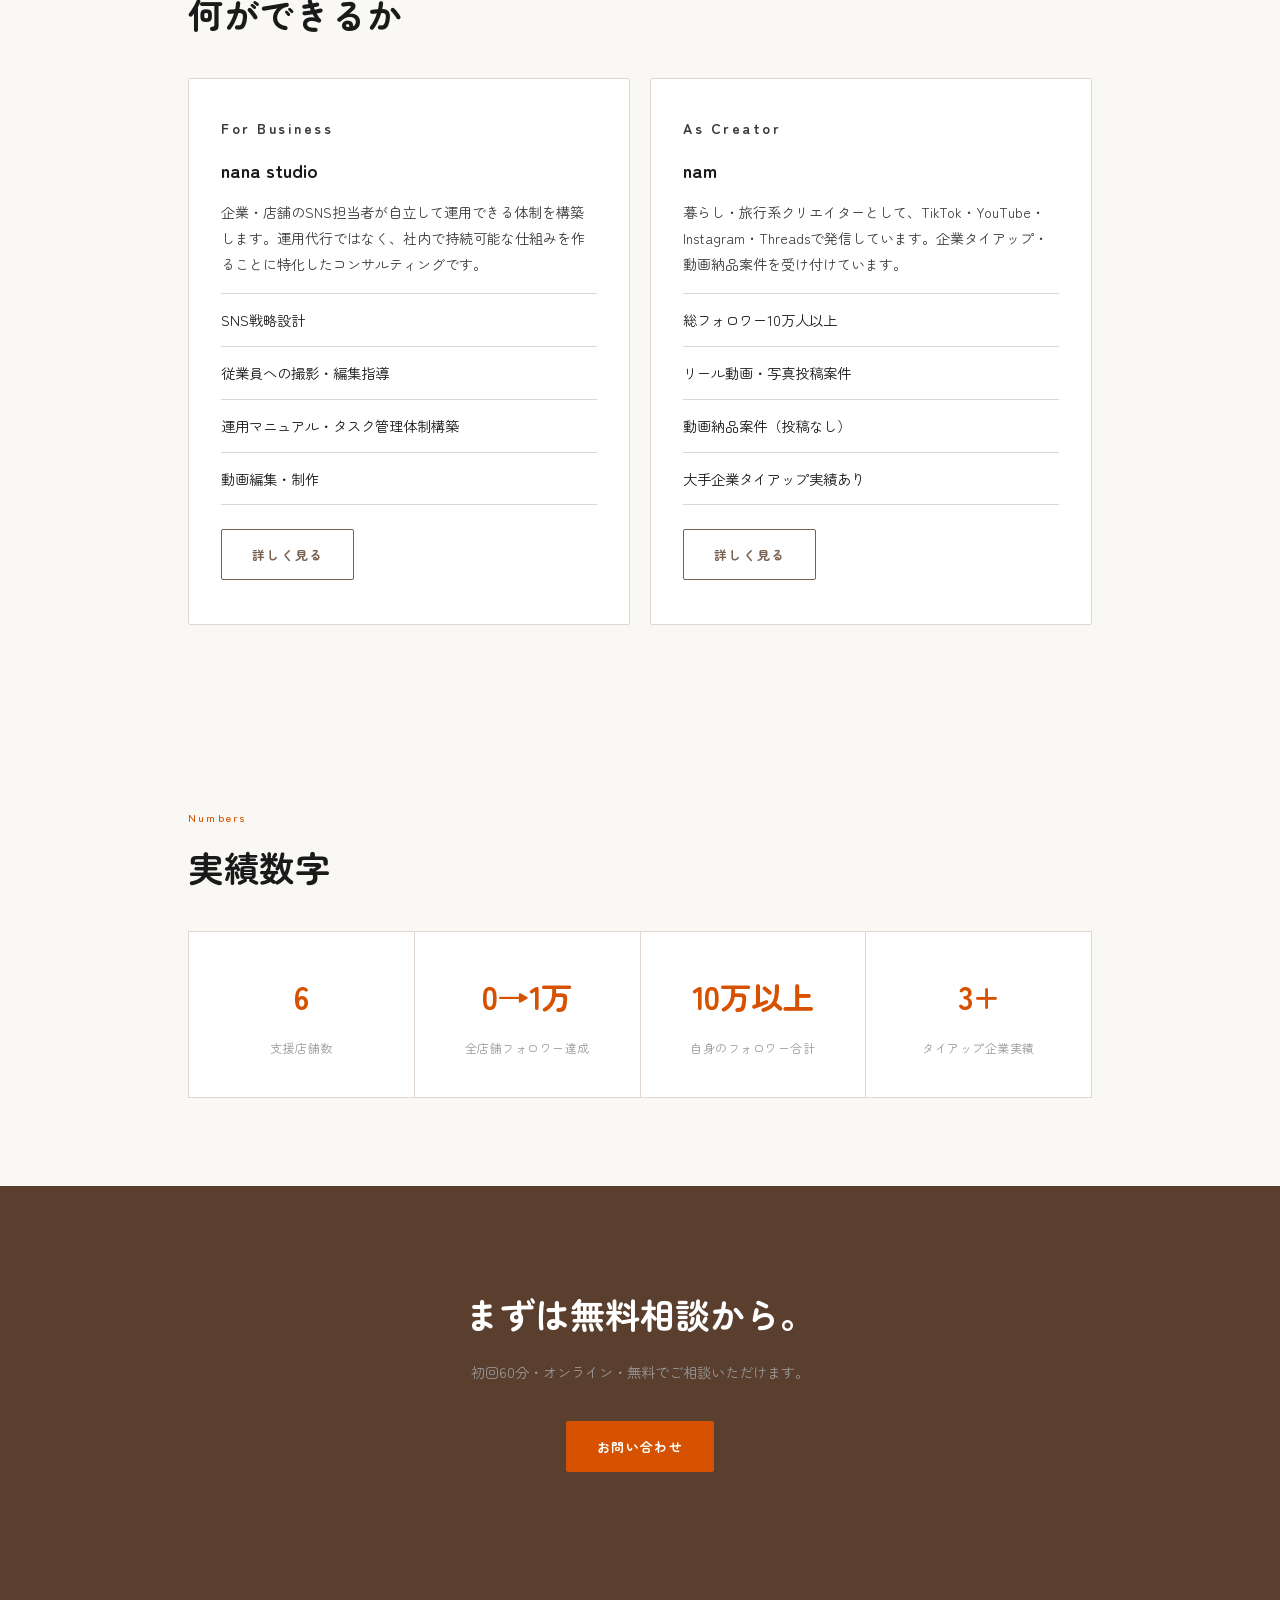
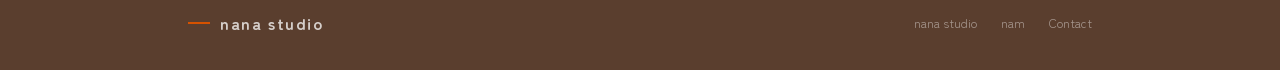
==== commit 544ce9eb: "モバイル：イラスト・丸写真表示・フローレイアウト修正" ====
--- a/index.html
+++ b/index.html
@@ -54,7 +54,7 @@
           <h2 class="section-title">2つの顔で、<br>SNSに向き合う。</h2>
           <p style="color: var(--dark); margin-bottom: 24px;">コンサルタントとして企業のSNS戦略を設計しながら、自分自身もクリエイターとして発信を続けています。現場感のある支援ができるのは、両方の経験があるからです。</p>
         </div>
-        <div style="overflow: hidden;">
+        <div class="about-illust" style="overflow: hidden;">
           <img src="image/illust/illust-about.svg" alt="About Illustration" style="width: 100%; display: block;">
         </div>
       </div>
--- a/css/style.css
+++ b/css/style.css
@@ -343,17 +343,15 @@
   display: grid;
   grid-template-columns: repeat(4, 1fr);
   background: var(--white);
-  border: var(--border);
+  border-top: var(--border);
+  border-left: var(--border);
 }
 
 .stat-item {
   padding: 36px 20px;
   border-right: var(--border);
+  border-bottom: var(--border);
   text-align: center;
-}
-
-.stat-item:last-child {
-  border-right: none;
 }
 
 .stat-number {
@@ -796,6 +794,19 @@
   .video-thumb { width: 150px; height: 267px; }
 }
 
+/* ---- Contact Grid ---- */
+.contact-grid {
+  display: grid;
+  grid-template-columns: 1fr 1fr;
+  gap: 80px;
+}
+@media (max-width: 768px) {
+  .contact-grid {
+    grid-template-columns: 1fr;
+    gap: 48px;
+  }
+}
+
 /* ---- Flow Steps ---- */
 .flow-steps {
   display: flex;
@@ -876,11 +887,23 @@
   .hero-grid {
     grid-template-columns: 1fr !important;
   }
-  .hero-grid > div:last-child {
-    display: none; /* 画像/イラストは非表示 */
+  /* ヒーローセクション内のイラスト/写真のみ非表示 */
+  .hero .hero-grid > div:last-child {
+    display: none;
   }
   .hero-grid > div:first-child {
     padding-bottom: 0 !important;
+  }
+  /* Aboutセクションのイラストはモバイルで表示 */
+  .about-illust {
+    display: block !important;
+    text-align: center;
+    margin-top: 24px;
+  }
+  .about-illust img {
+    max-width: 260px;
+    margin: 0 auto;
+    display: block;
   }
 }
 
@@ -901,17 +924,9 @@
 
   /* ---- 統計 ---- */
   .stats          { grid-template-columns: repeat(2, 1fr); }
-  .stat-item:nth-child(2) { border-right: none; }
-  .stat-item:nth-child(3) { border-right: var(--border); }
-  .stat-item:nth-child(2),
-  .stat-item:nth-child(3) { border-top: var(--border); }
 
   /* SNS 5列 → 3列 */
   .stats-5        { grid-template-columns: repeat(3, 1fr) !important; }
-  .stats-5 .stat-item:nth-child(3) { border-right: none; }
-  .stats-5 .stat-item:nth-child(4),
-  .stats-5 .stat-item:nth-child(5) { border-top: var(--border); }
-  .stats-5 .stat-item:nth-child(5) { border-right: none; }
 
   /* ---- テーブル ---- */
   table           { display: block; overflow-x: auto; -webkit-overflow-scrolling: touch; white-space: nowrap; }
@@ -925,19 +940,39 @@
   /* ---- フロー ---- */
   .flow-steps { flex-direction: column; gap: 0; }
   .flow-step {
+    display: flex;
+    flex-direction: column;
     text-align: left;
     padding: 20px 0;
     border-bottom: var(--border);
-    display: grid;
-    grid-template-columns: 28px 1fr;
-    grid-template-rows: auto auto;
-    column-gap: 12px;
+    border: var(--border);
+    border-top: none;
+    padding: 20px 16px;
   }
-  .flow-step .flow-num  { grid-column: 1; grid-row: 1; margin-bottom: 0; }
-  .flow-step .flow-title { grid-column: 2; grid-row: 1; }
-  .flow-step .flow-desc { grid-column: 2; grid-row: 2; margin-top: 4px; }
+  .flow-step:first-child { border-top: var(--border); }
+  .flow-step svg { display: none; }
+  .flow-step .flow-num  { margin-bottom: 6px; }
+  .flow-step .flow-title { font-size: 0.95rem; margin-bottom: 4px; }
+  .flow-step .flow-desc { font-size: 0.78rem; }
   .flow-arrow { display: none; }
 
   /* ---- ボーダー付きボックス ---- */
   div[style*="padding: 40px"] { padding: 24px !important; }
-}
+
+  /* ---- nam プロフィール写真（丸） ---- */
+  .hero-photo-wrap {
+    display: flex !important;
+    justify-content: center;
+    margin-top: 32px;
+    border-radius: 0 !important;
+    overflow: visible !important;
+    height: auto !important;
+  }
+  .hero-photo-wrap img {
+    width: 160px !important;
+    height: 160px !important;
+    border-radius: 50% !important;
+    object-fit: cover;
+    object-position: center top;
+  }
+}
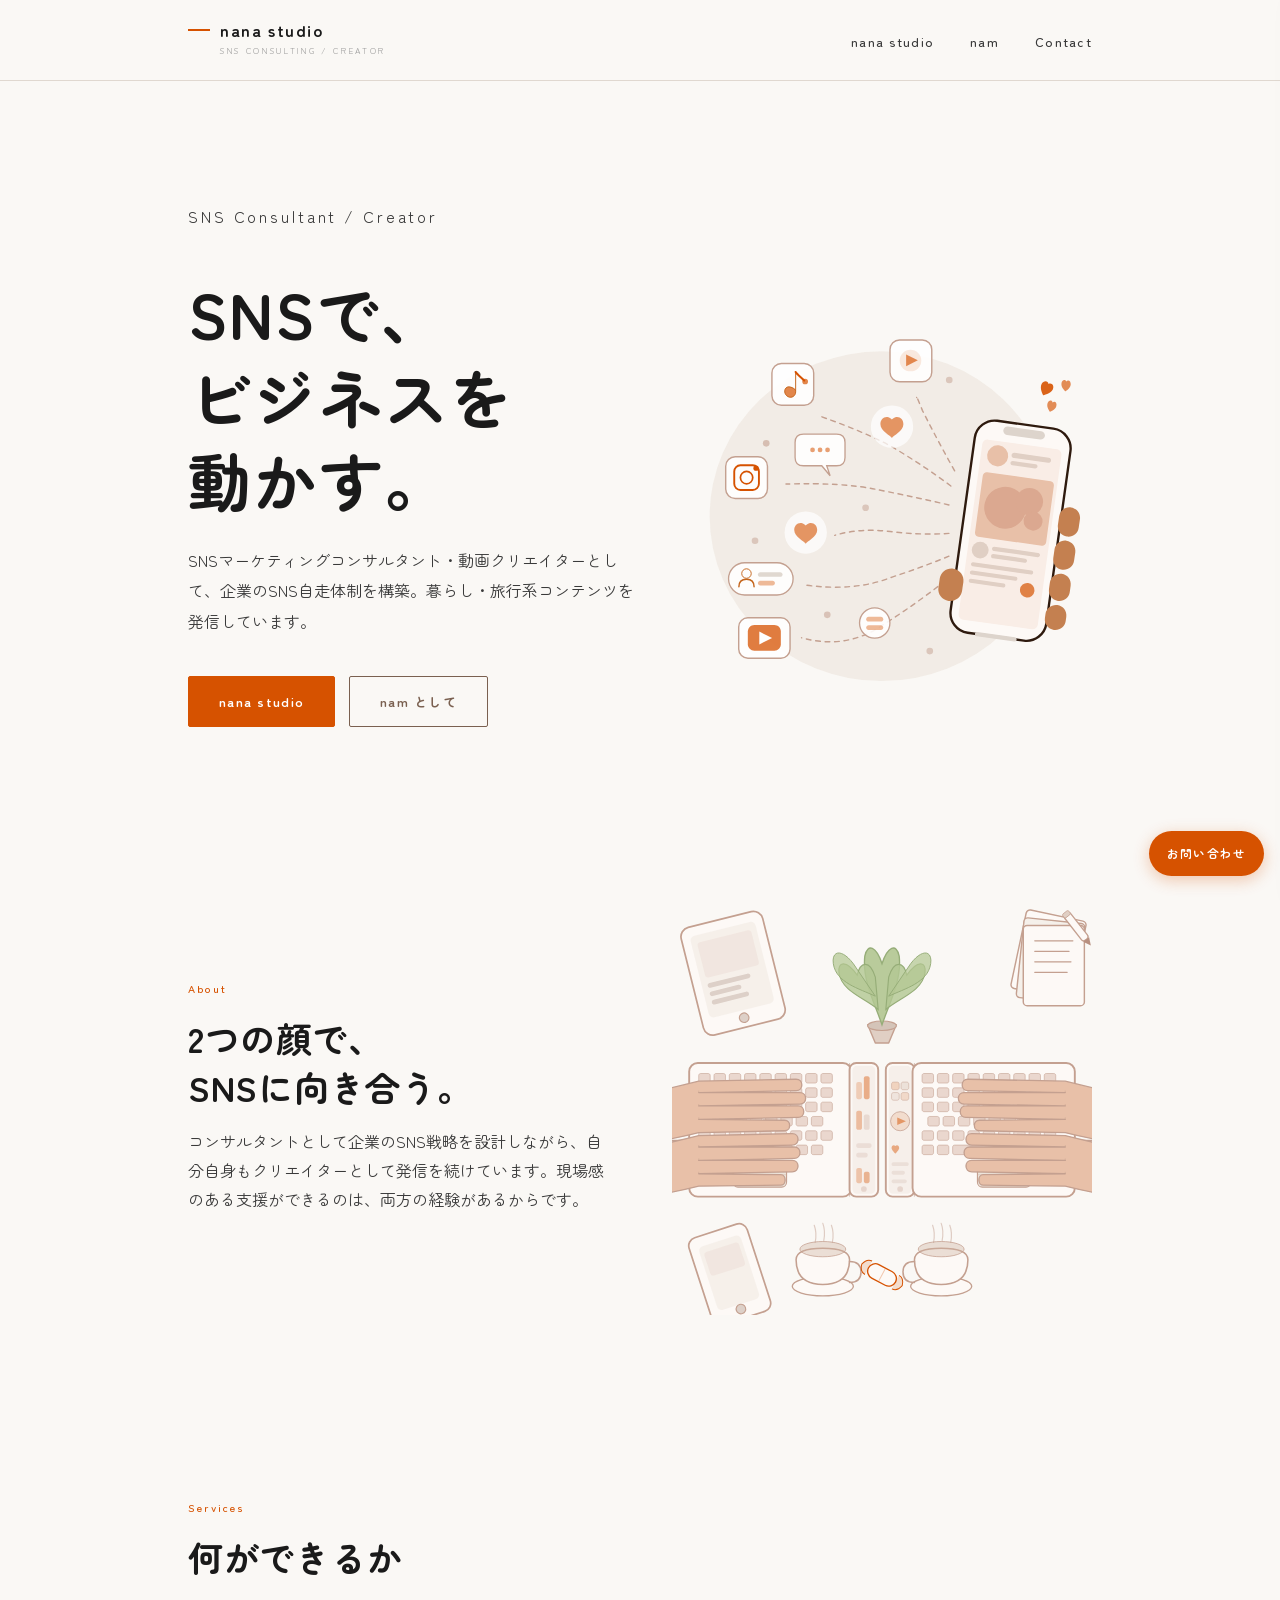
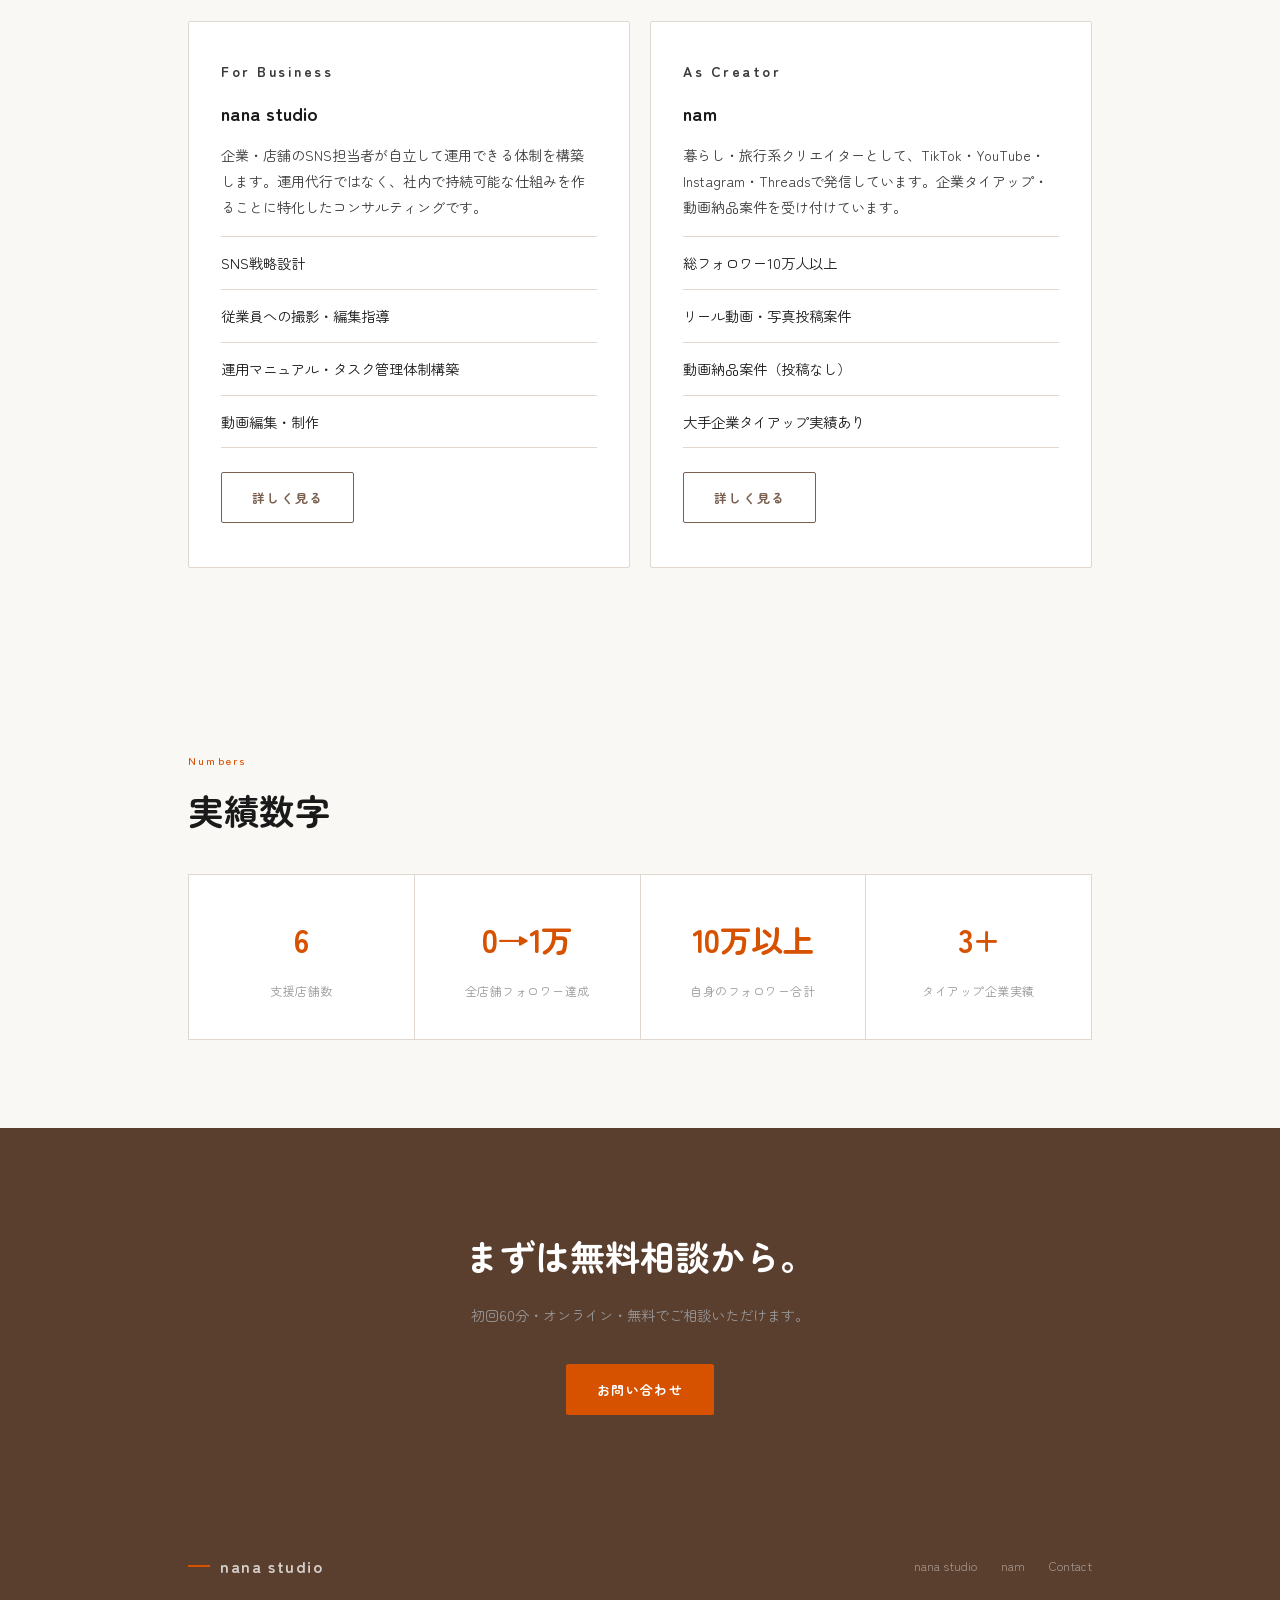
==== commit a0071e36: "イラスト更新・モバイル対応 - illust-about.svg / illust-sns.svg をAI編集版に更新 - モバイル（900px以下）でヒーローイラストを表示するよう修正 - illu" ====
--- a/index.html
+++ b/index.html
@@ -38,7 +38,7 @@
             <a href="nam.html" class="btn">nam として</a>
           </div>
         </div>
-        <div style="overflow: hidden; min-width: 0; height: 480px;">
+        <div class="illust-hero" style="overflow: hidden; min-width: 0; height: 480px;">
           <img src="image/illust/illust-sns.svg" alt="SNS Strategy Illustration" style="width: 100%; height: 100%; object-fit: contain; display: block;">
         </div>
       </div>
--- a/css/style.css
+++ b/css/style.css
@@ -790,9 +790,115 @@
 }
 
 @media (max-width: 768px) {
+  .philosophy-grid { grid-template-columns: 1fr !important; }
+  .philosophy-grid > div { border-right: none !important; border-bottom: var(--border); }
+  .philosophy-grid > div:last-child { border-bottom: none; }
+
   .video-scroll { padding: 4px 0 16px 0; }
   .video-thumb { width: 150px; height: 267px; }
 }
+
+/* ===========================
+   MOBILE UI（ハンバーガー・FAB）
+   =========================== */
+
+/* ハンバーガーボタン */
+.mob-menu-btn {
+  position: fixed;
+  top: 14px;
+  right: 16px;
+  z-index: 1100;
+  width: 44px;
+  height: 44px;
+  background: var(--brown-dark);
+  border: none;
+  border-radius: 50%;
+  cursor: pointer;
+  display: none;
+  flex-direction: column;
+  justify-content: center;
+  align-items: center;
+  gap: 5px;
+}
+.mob-menu-btn span {
+  display: block;
+  width: 18px;
+  height: 1.5px;
+  background: white;
+  transition: transform 0.3s ease, opacity 0.3s ease;
+}
+.mob-menu-btn.open span:nth-child(1) { transform: translateY(6.5px) rotate(45deg); }
+.mob-menu-btn.open span:nth-child(2) { opacity: 0; }
+.mob-menu-btn.open span:nth-child(3) { transform: translateY(-6.5px) rotate(-45deg); }
+
+/* スライドインメニュー */
+.mob-menu {
+  position: fixed;
+  top: 0;
+  right: -280px;
+  width: 260px;
+  height: 100%;
+  background: var(--white);
+  z-index: 1050;
+  padding: 80px 32px 40px;
+  transition: right 0.35s ease;
+  box-shadow: -4px 0 24px rgba(0,0,0,0.08);
+}
+.mob-menu.open { right: 0; }
+.mob-menu a {
+  display: block;
+  font-size: 0.95rem;
+  font-weight: 700;
+  color: var(--dark);
+  padding: 18px 0;
+  border-bottom: var(--border);
+  text-decoration: none;
+  letter-spacing: 0.05em;
+}
+.mob-menu a:first-child { border-top: var(--border); }
+
+/* オーバーレイ */
+.mob-overlay {
+  position: fixed;
+  inset: 0;
+  background: rgba(0,0,0,0.25);
+  z-index: 1040;
+  opacity: 0;
+  pointer-events: none;
+  transition: opacity 0.35s;
+}
+.mob-overlay.open { opacity: 1; pointer-events: all; }
+
+/* お問い合わせ FAB */
+.contact-fab {
+  position: fixed;
+  bottom: 24px;
+  right: 16px;
+  z-index: 1000;
+  background: var(--orange);
+  color: white;
+  font-size: 0.72rem;
+  font-weight: 700;
+  letter-spacing: 0.1em;
+  padding: 12px 18px;
+  border-radius: 40px;
+  text-decoration: none;
+  display: none;
+  box-shadow: 0 4px 16px rgba(214,82,0,0.3);
+  transition: transform 0.2s ease, box-shadow 0.2s ease;
+}
+.contact-fab:hover {
+  transform: translateY(-2px);
+  box-shadow: 0 6px 20px rgba(214,82,0,0.4);
+}
+
+/* ハンバーガーは900px以下で表示、nav-linksを隠す */
+@media (max-width: 900px) {
+  .mob-menu-btn { display: flex; }
+  .nav-links    { display: none; }
+}
+/* お問い合わせFABは常に表示 */
+.contact-fab { display: block; }
 
 /* ---- Contact Grid ---- */
 .contact-grid {
@@ -807,6 +913,148 @@
   }
 }
 
+/* ---- nam Hero ---- */
+.nam-hero {
+  padding: 0;
+}
+.nam-hero .container {
+  padding-top: 48px;
+  padding-bottom: 48px;
+}
+.nam-hero-top {
+  display: grid;
+  grid-template-columns: 1fr 200px;
+  gap: 48px;
+  align-items: flex-start;
+  padding-bottom: 48px;
+}
+.nam-hero-text {
+  padding-top: 8px;
+}
+.nam-hero-circle {
+  width: 200px;
+  height: 200px;
+  border-radius: 50%;
+  overflow: hidden;
+  flex-shrink: 0;
+  margin-top: 16px;
+}
+.nam-hero-circle img {
+  width: 100%;
+  height: 100%;
+  object-fit: cover;
+  object-position: center top;
+  display: block;
+}
+.nam-hero-banner {
+  width: 100%;
+  height: 420px;
+  overflow: hidden;
+}
+.nam-hero-banner img {
+  width: 100%;
+  height: 100%;
+  object-fit: cover;
+  object-position: center center;
+  display: block;
+}
+
+/* ---- SNS Platform Cards ---- */
+.sns-cards {
+  display: grid;
+  grid-template-columns: repeat(3, 1fr);
+  gap: 16px;
+  margin-top: 40px;
+}
+.sns-card {
+  display: flex;
+  flex-direction: column;
+  align-items: center;
+  padding: 32px 16px 28px;
+  border: var(--border);
+  text-decoration: none;
+  color: var(--dark);
+  transition: border-color 0.2s ease, transform 0.2s ease;
+}
+.sns-card:hover {
+  border-color: var(--orange);
+  transform: translateY(-4px);
+  color: var(--dark);
+}
+.sns-logo {
+  width: 40px;
+  height: 40px;
+  color: var(--brown-dark);
+  margin-bottom: 16px;
+}
+.sns-logo svg {
+  width: 100%;
+  height: 100%;
+}
+.sns-name {
+  font-size: 0.75rem;
+  font-weight: 700;
+  letter-spacing: 0.06em;
+  text-transform: uppercase;
+  color: var(--mid);
+  margin-bottom: 10px;
+}
+.sns-count {
+  font-size: 1.6rem;
+  font-weight: 700;
+  color: var(--orange);
+  letter-spacing: -0.02em;
+  line-height: 1;
+}
+.sns-unit {
+  font-size: 0.72rem;
+  color: var(--mid);
+  margin-top: 6px;
+}
+.sns-card-other .sns-logo {
+  color: var(--brown);
+}
+.sns-card-other {
+  cursor: default;
+}
+.sns-card-other:hover {
+  border-color: var(--border-c);
+  transform: none;
+}
+@media (max-width: 768px) {
+  .sns-cards { grid-template-columns: repeat(2, 1fr); }
+}
+
+/* ---- Genre Cards (4列) ---- */
+/* mobile: 1列 */
+.cards-4 {
+  grid-template-columns: repeat(4, 1fr);
+  align-items: stretch;
+}
+.cards-4 .card {
+  display: flex;
+  flex-direction: column;
+}
+.cards-4 .card > p:not(.card-label) {
+  flex: 1;
+}
+.genre-photo {
+  margin-top: 16px;
+  border-radius: 4px;
+  overflow: hidden;
+  aspect-ratio: 1 / 1;
+}
+.genre-photo img {
+  width: 100%;
+  height: 100%;
+  object-fit: cover;
+  display: block;
+}
+
+@media (max-width: 768px) {
+  .cards-4 { grid-template-columns: 1fr; }
+}
+
 /* ---- Flow Steps ---- */
 .flow-steps {
   display: flex;
@@ -815,11 +1063,12 @@
 }
 .flow-step {
   flex: 1;
-  text-align: center;
+  text-align: left;
   padding: 28px 16px;
   border: 1px solid var(--border-c);
   transition: transform 0.25s ease, border-color 0.25s ease;
 }
+.flow-step svg { display: block; margin-bottom: 12px; }
 .flow-step:hover {
   transform: translateY(-6px);
   border-color: var(--orange);
@@ -886,22 +1135,35 @@
 @media (max-width: 900px) {
   .hero-grid {
     grid-template-columns: 1fr !important;
-  }
-  /* ヒーローセクション内のイラスト/写真のみ非表示 */
+    gap: 32px !important;
+  }
+  /* ヒーローセクション内のイラストをモバイルでも表示 */
   .hero .hero-grid > div:last-child {
-    display: none;
+    display: flex !important;
+    justify-content: center;
+    height: auto !important;
+  }
+  .illust-hero {
+    height: auto !important;
+  }
+  .hero .hero-grid > div:last-child img {
+    width: 100%;
+    max-width: 340px;
+    height: auto !important;
+    object-fit: contain !important;
   }
   .hero-grid > div:first-child {
     padding-bottom: 0 !important;
   }
-  /* Aboutセクションのイラストはモバイルで表示 */
+  /* Aboutセクションのイラスト */
   .about-illust {
     display: block !important;
     text-align: center;
     margin-top: 24px;
   }
   .about-illust img {
-    max-width: 260px;
+    max-width: 340px;
+    width: 100%;
     margin: 0 auto;
     display: block;
   }
@@ -910,6 +1172,7 @@
 @media (max-width: 768px) {
   section         { padding: 48px 0; }
   .hero           { padding: 64px 0 48px; }
+  .nam-hero       { padding: 0; }
 
   /* ---- テキスト ---- */
   .hero h1        { font-size: clamp(1.85rem, 8vw, 2.4rem); }
@@ -950,7 +1213,7 @@
     padding: 20px 16px;
   }
   .flow-step:first-child { border-top: var(--border); }
-  .flow-step svg { display: none; }
+  .flow-step svg { display: block; }
   .flow-step .flow-num  { margin-bottom: 6px; }
   .flow-step .flow-title { font-size: 0.95rem; margin-bottom: 4px; }
   .flow-step .flow-desc { font-size: 0.78rem; }
@@ -958,6 +1221,21 @@
 
   /* ---- ボーダー付きボックス ---- */
   div[style*="padding: 40px"] { padding: 24px !important; }
+
+  /* ---- nam Hero (mobile) ---- */
+  .nam-hero-top {
+    grid-template-columns: 1fr 110px;
+    gap: 16px;
+    padding-bottom: 28px;
+  }
+  .nam-hero-circle {
+    width: 110px;
+    height: 110px;
+    margin-top: 4px;
+  }
+  .nam-hero-banner {
+    height: 260px;
+  }
 
   /* ---- nam プロフィール写真（丸） ---- */
   .hero-photo-wrap {
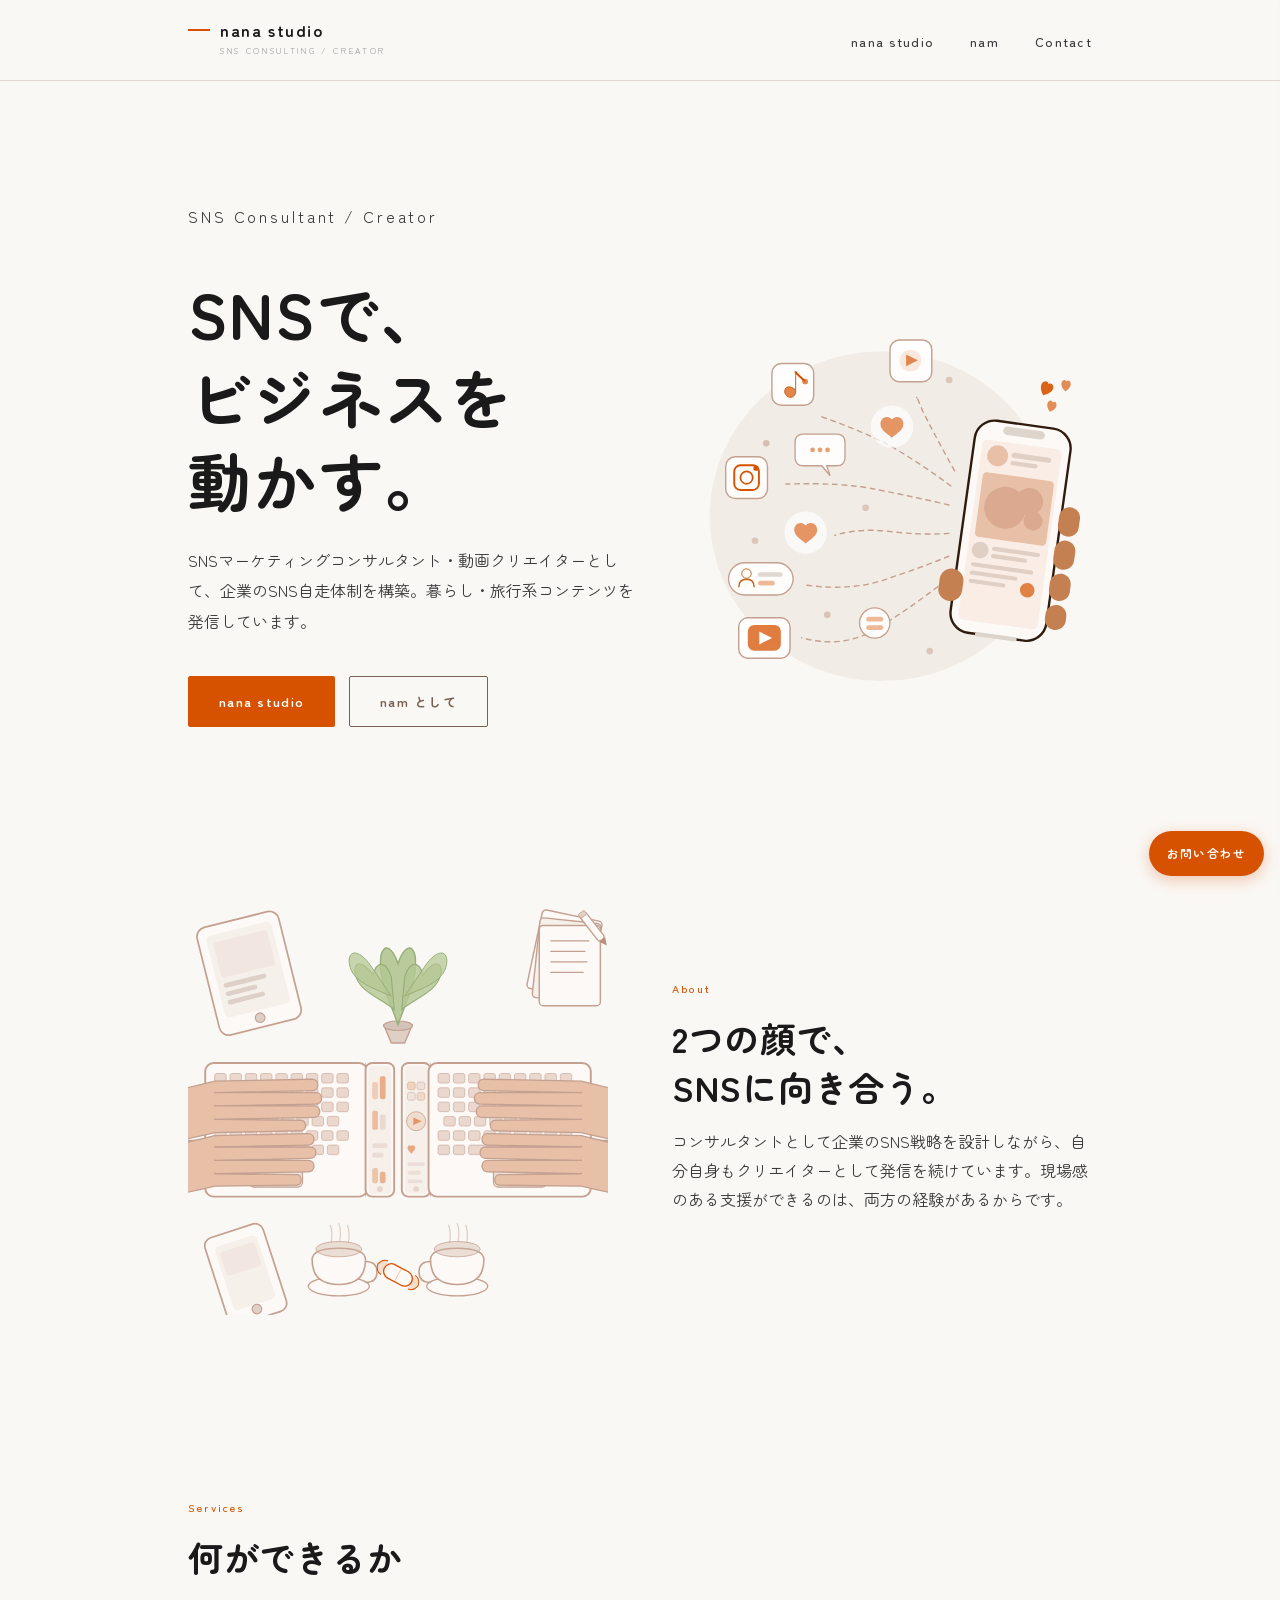
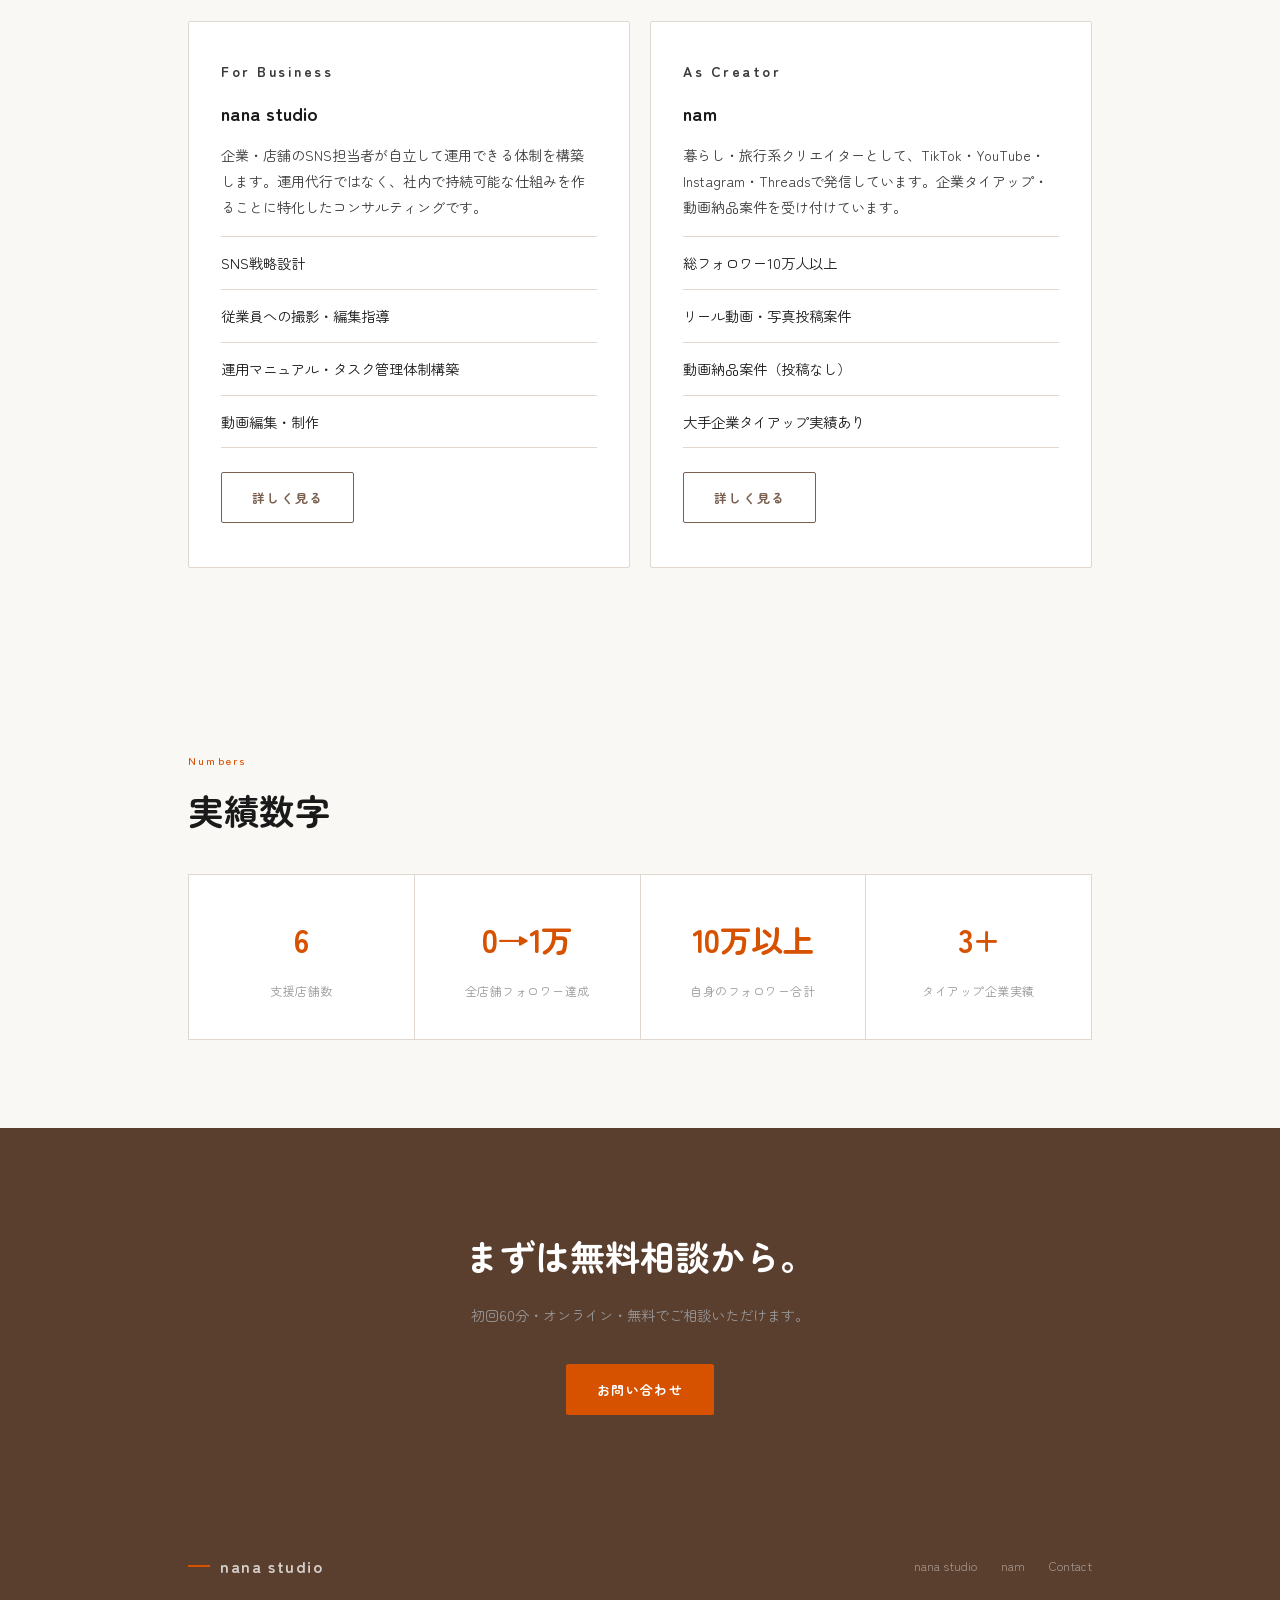
==== commit 80fe95fb: "Aboutセクション：イラスト左・テキスト右に変更 Co-Authored-By: Claude Sonnet 4.6 <noreply@anthropic.com>" ====
--- a/index.html
+++ b/index.html
@@ -49,13 +49,13 @@
   <section>
     <div class="container">
       <div class="hero-grid" style="display: grid; grid-template-columns: 1fr 1fr; gap: 64px; align-items: center;">
+        <div class="about-illust" style="overflow: hidden;">
+          <img src="image/illust/illust-about.svg" alt="About Illustration" style="width: 100%; display: block;">
+        </div>
         <div>
           <p class="section-label">About</p>
           <h2 class="section-title">2つの顔で、<br>SNSに向き合う。</h2>
           <p style="color: var(--dark); margin-bottom: 24px;">コンサルタントとして企業のSNS戦略を設計しながら、自分自身もクリエイターとして発信を続けています。現場感のある支援ができるのは、両方の経験があるからです。</p>
-        </div>
-        <div class="about-illust" style="overflow: hidden;">
-          <img src="image/illust/illust-about.svg" alt="About Illustration" style="width: 100%; display: block;">
         </div>
       </div>
     </div>
--- a/css/style.css
+++ b/css/style.css
@@ -1234,7 +1234,7 @@
     margin-top: 4px;
   }
   .nam-hero-banner {
-    height: 260px;
+    height: 175px;
   }
 
   /* ---- nam プロフィール写真（丸） ---- */
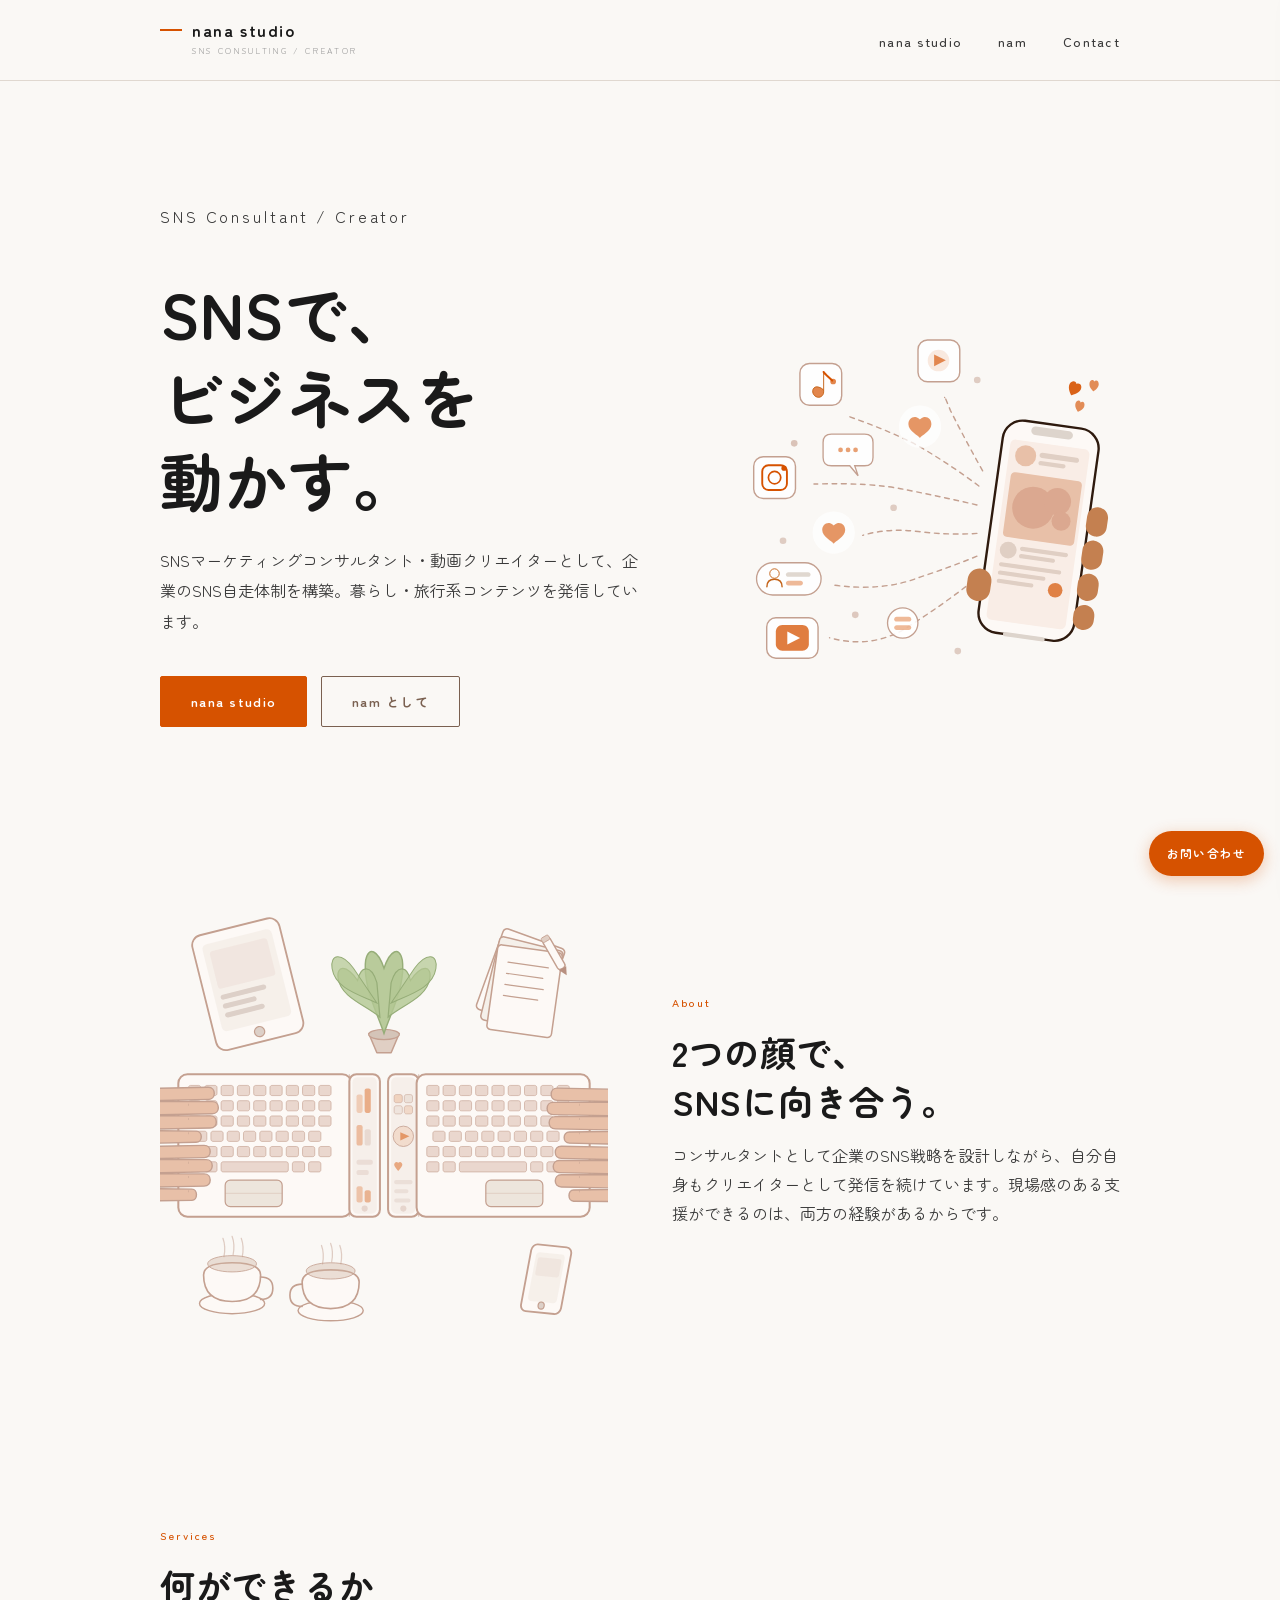
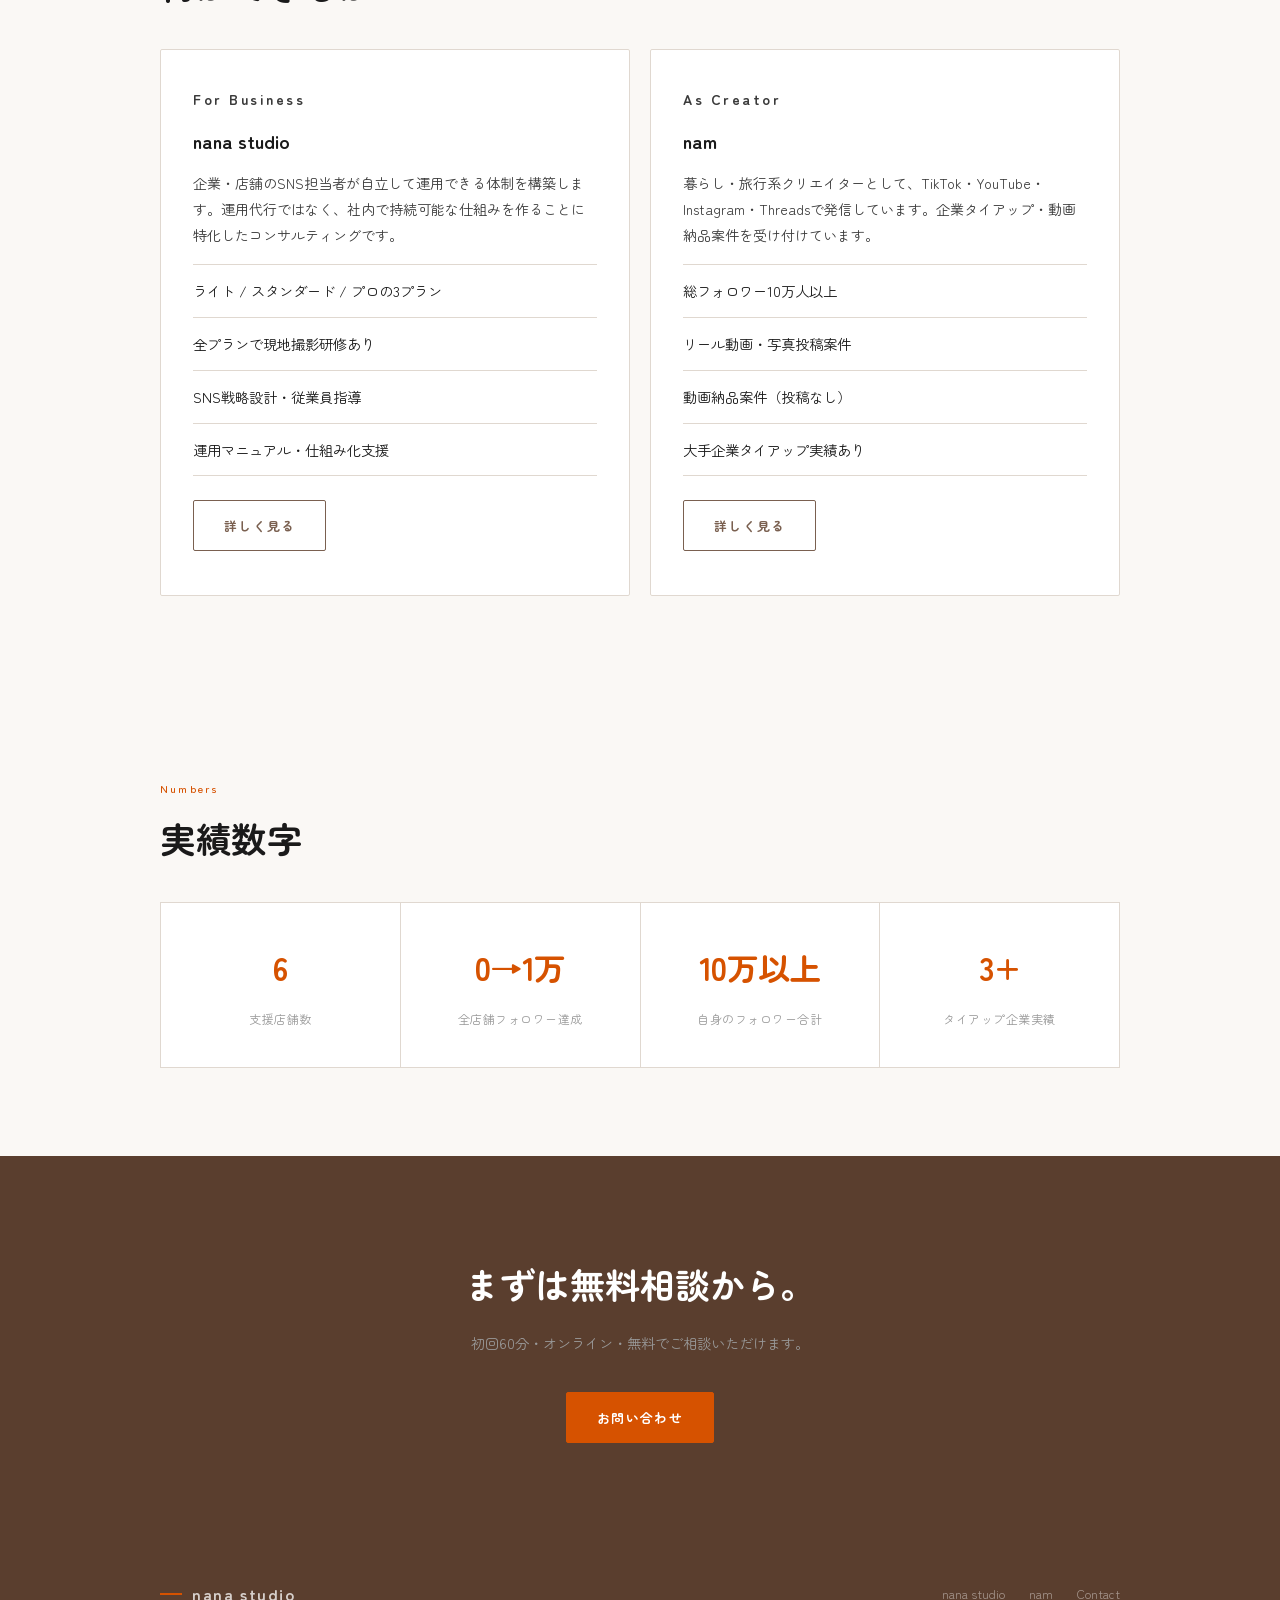
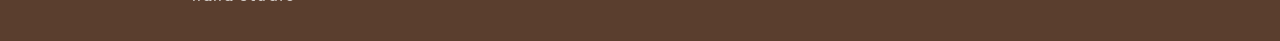
==== commit e6d145e6: "プランをライト/スタンダード/プロの3段階に再構成 - 全プラン現地撮影研修あり（交通費別途実費） - ライト: 月3〜5万・3ヶ月〜・研修1回 - スタンダード: 月10〜20万・6ヶ月〜・研修2回" ====
--- a/index.html
+++ b/index.html
@@ -73,10 +73,10 @@
           <h3>nana studio</h3>
           <p>企業・店舗のSNS担当者が自立して運用できる体制を構築します。運用代行ではなく、社内で持続可能な仕組みを作ることに特化したコンサルティングです。</p>
           <ul class="list-plain" style="margin-bottom: 24px;">
-            <li>SNS戦略設計</li>
-            <li>従業員への撮影・編集指導</li>
-            <li>運用マニュアル・タスク管理体制構築</li>
-            <li>動画編集・制作</li>
+            <li>ライト / スタンダード / プロの3プラン</li>
+            <li>全プランで現地撮影研修あり</li>
+            <li>SNS戦略設計・従業員指導</li>
+            <li>運用マニュアル・仕組み化支援</li>
           </ul>
           <a href="studio.html" class="btn">詳しく見る</a>
         </div>
--- a/css/style.css
+++ b/css/style.css
@@ -66,9 +66,8 @@
    =========================== */
 
 .container {
-  max-width: var(--max-width);
+  width: min(var(--max-width), calc(100% - 128px));
   margin: 0 auto;
-  padding: 0 28px;
 }
 
 section {
@@ -140,11 +139,9 @@
   font-size: clamp(2.4rem, 5.5vw, 4rem);
   font-weight: 700;
   line-height: 1.3;
-  letter-spacing: 0.02em;
+  letter-spacing: 0;
   margin-bottom: 24px;
   color: var(--black);
-  word-break: keep-all;
-  overflow-wrap: normal;
 }
 
 .hero h1 em {
@@ -1131,41 +1128,69 @@
   min-width: 0;
 }
 
-/* タブレット（〜900px）: hero グリッドをシングルカラムに */
+/* iPhone（〜430px）：40px余白 */
+@media (max-width: 430px) {
+  .container { width: auto; padding: 0 40px; }
+}
+
+/* タブレット（〜900px）: 非ヒーローgridは1列、ヒーローは1fr 1frで維持 */
 @media (max-width: 900px) {
+  /* About など非ヒーローは1列に */
   .hero-grid {
     grid-template-columns: 1fr !important;
+    gap: 24px !important;
+  }
+  /* ヒーロー：中間サイズは1fr 1frで2列を維持 */
+  .hero .hero-grid {
+    grid-template-columns: 1fr 1fr !important;
     gap: 32px !important;
-  }
-  /* ヒーローセクション内のイラストをモバイルでも表示 */
-  .hero .hero-grid > div:last-child {
+    align-items: center !important;
+  }
+  .hero .hero-grid > div:last-child,
+  .illust-hero {
+    display: block !important;
+    height: 300px !important;
+  }
+  .hero .hero-grid > div:last-child img {
+    width: 100% !important;
+    height: 100% !important;
+    object-fit: contain !important;
+    object-position: center !important;
+  }
+  .hero-grid > div:first-child {
+    padding-bottom: 0 !important;
+  }
+  /* Aboutセクション：テキスト→イラストの順に */
+  .about-illust {
     display: flex !important;
     justify-content: center;
+    margin-top: 8px;
+    order: 2;
+  }
+  .about-illust img {
+    max-width: 300px;
+    width: 100%;
+    display: block;
+  }
+}
+
+/* スマホ（〜768px）: ヒーローも1列に、イラストはテキスト下・右揃え */
+@media (max-width: 768px) {
+  .hero .hero-grid {
+    grid-template-columns: 1fr !important;
+    gap: 24px !important;
+  }
+  .hero .hero-grid > div:last-child,
+  .illust-hero {
+    display: flex !important;
+    justify-content: flex-end;
     height: auto !important;
   }
-  .illust-hero {
-    height: auto !important;
-  }
   .hero .hero-grid > div:last-child img {
-    width: 100%;
-    max-width: 340px;
+    width: auto !important;
+    max-width: 280px !important;
     height: auto !important;
     object-fit: contain !important;
-  }
-  .hero-grid > div:first-child {
-    padding-bottom: 0 !important;
-  }
-  /* Aboutセクションのイラスト */
-  .about-illust {
-    display: block !important;
-    text-align: center;
-    margin-top: 24px;
-  }
-  .about-illust img {
-    max-width: 340px;
-    width: 100%;
-    margin: 0 auto;
-    display: block;
   }
 }
 
@@ -1187,6 +1212,9 @@
 
   /* ---- 統計 ---- */
   .stats          { grid-template-columns: repeat(2, 1fr); }
+  .stat-item      { padding: 24px 12px; }
+  .stat-number    { font-size: 1.5rem; }
+  .stat-label     { font-size: 0.68rem; }
 
   /* SNS 5列 → 3列 */
   .stats-5        { grid-template-columns: repeat(3, 1fr) !important; }
